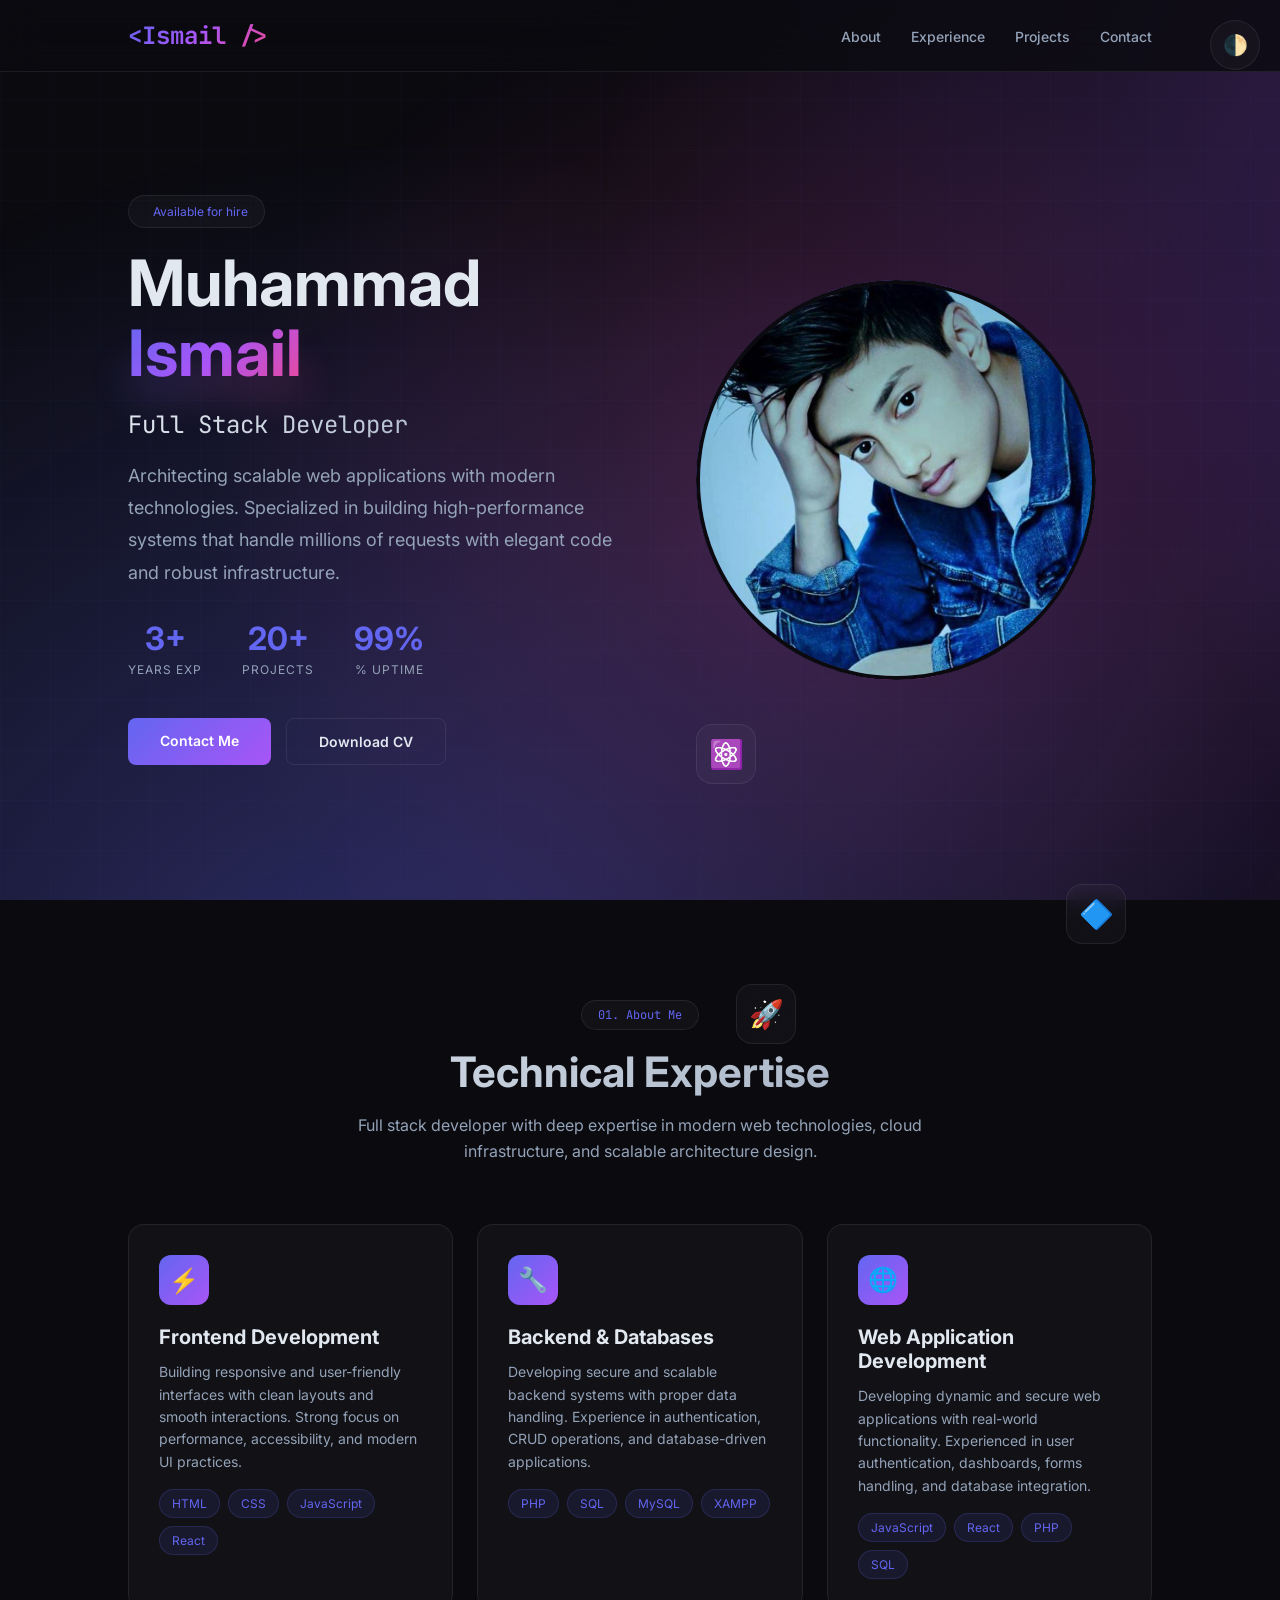
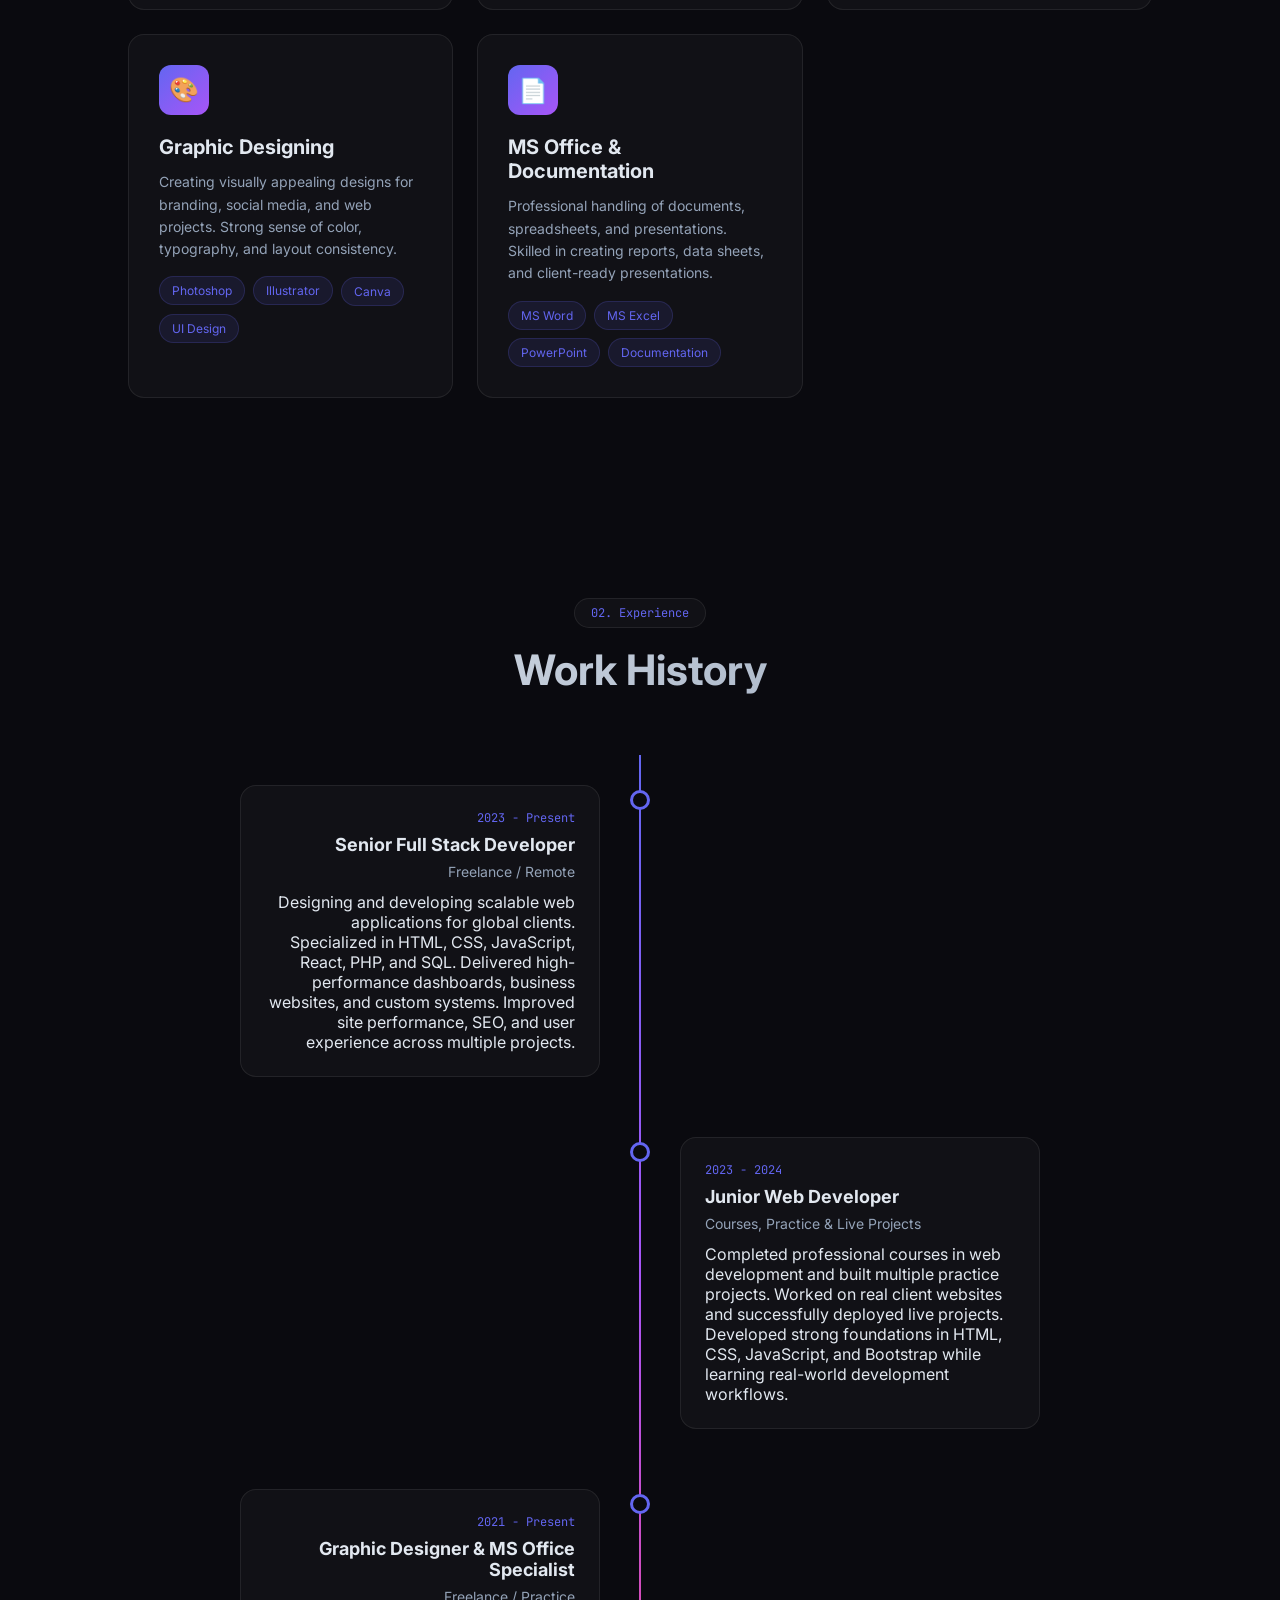
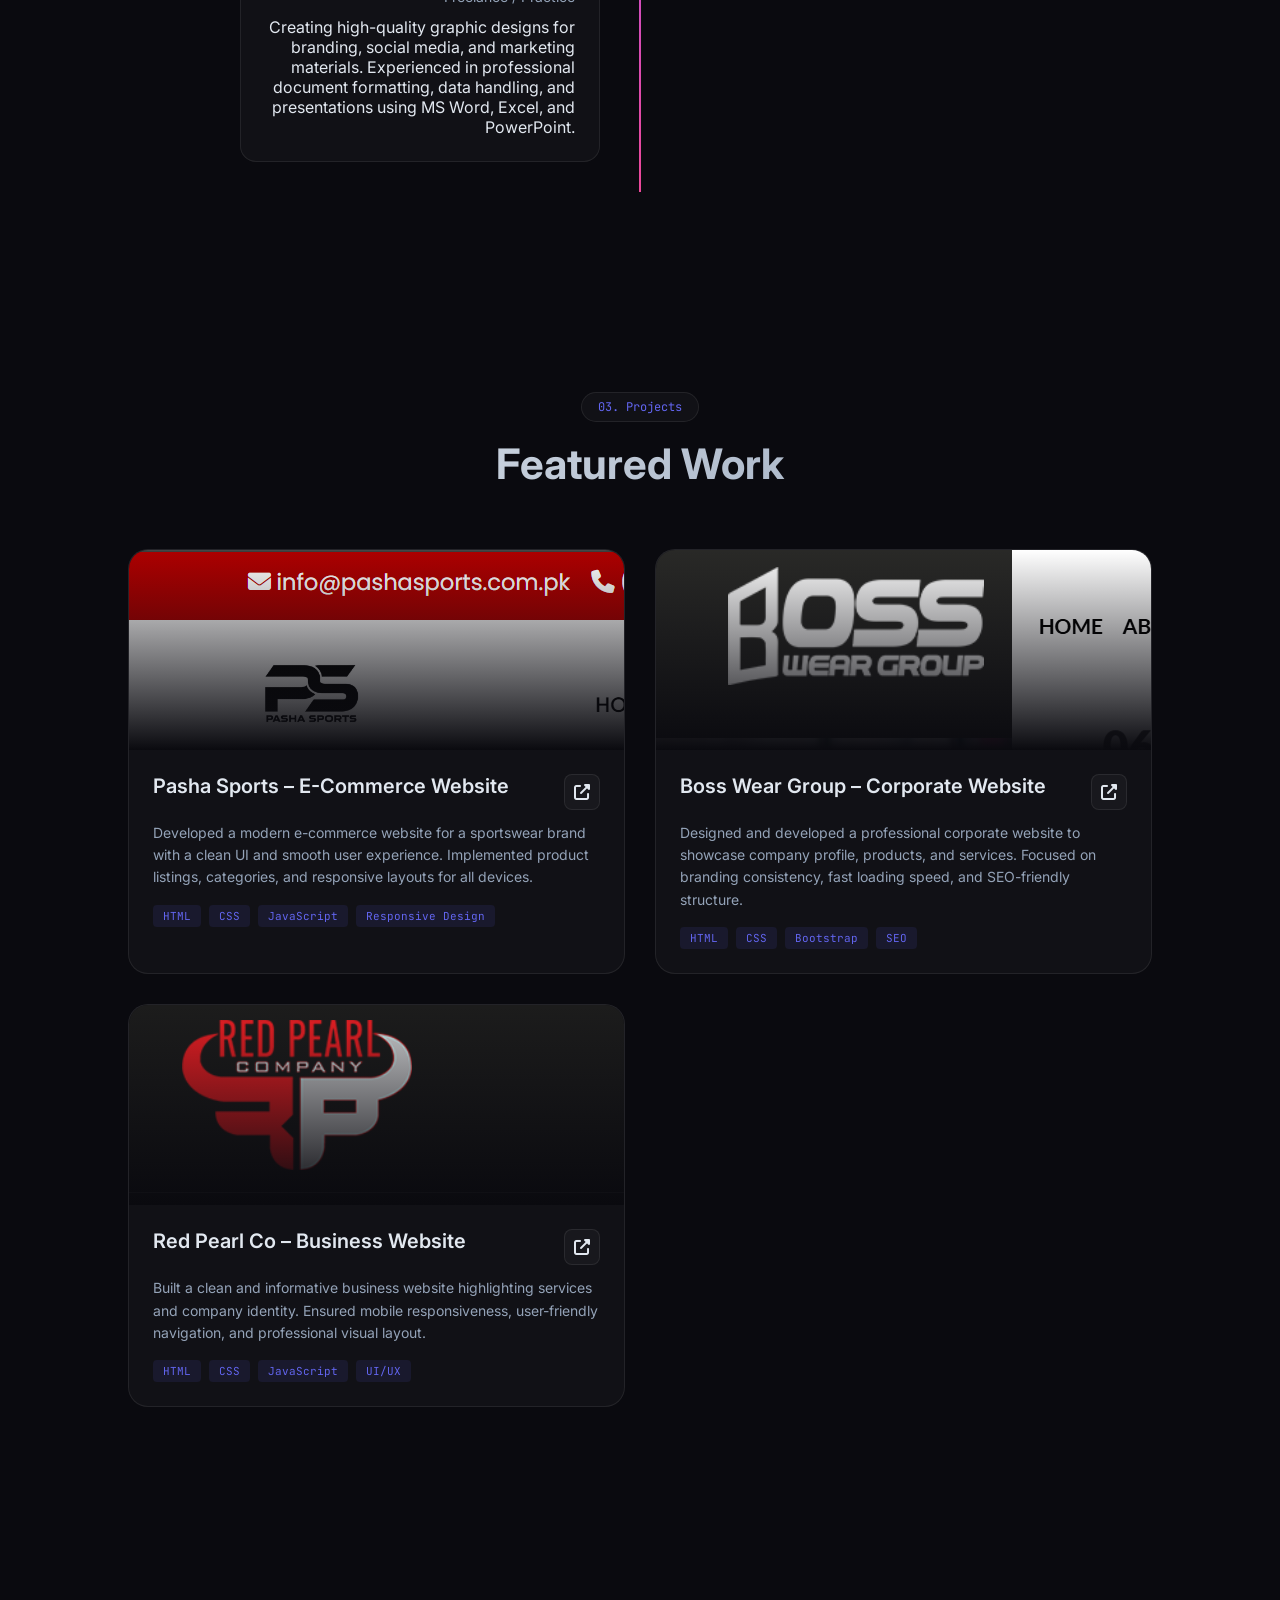
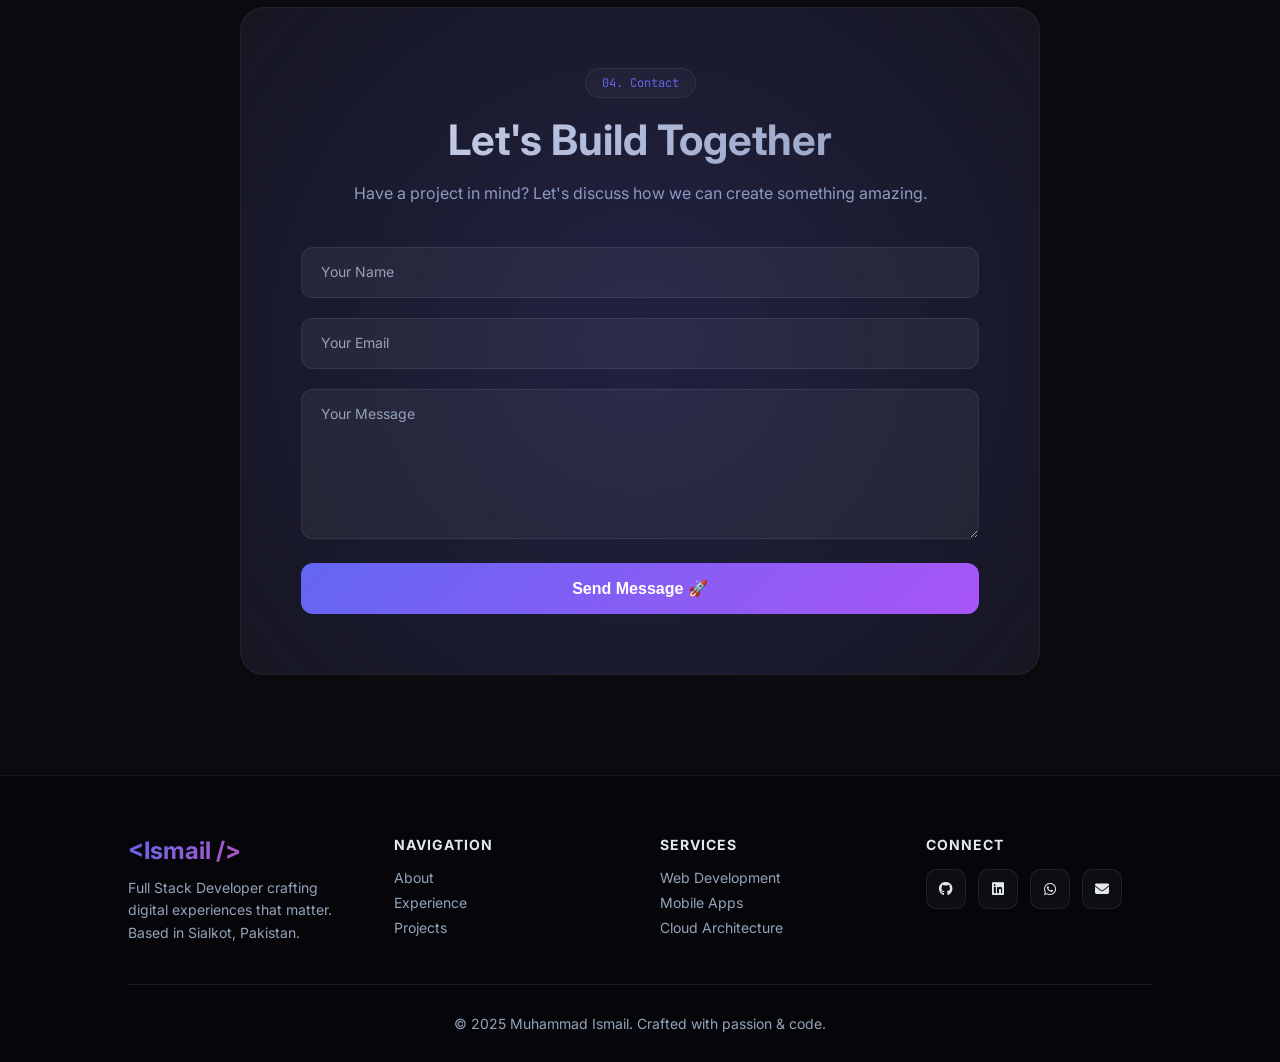
==== index.html @ 488ff0d5 "Add files via upload" ====
<!DOCTYPE html>
<html lang="en">
<head>
  <meta charset="UTF-8">
  <meta name="viewport" content="width=device-width, initial-scale=1.0">
  <title>Muhammad Ismail | Full Stack Developer</title>

  <!-- Fonts & Icons -->
  <link href="https://fonts.googleapis.com/css2?family=Inter:wght@300;400;600;700&family=JetBrains+Mono:wght@400;700&display=swap" rel="stylesheet">
  <link rel="stylesheet" href="https://cdnjs.cloudflare.com/ajax/libs/font-awesome/6.5.0/css/all.min.css">

  <!-- AOS -->
  <link href="https://unpkg.com/aos@2.3.1/dist/aos.css" rel="stylesheet">

  <link href="assets/css/style.css" rel="stylesheet">

</head>
<body>

  <div class="bg-animation"></div>
  <div class="grid-overlay"></div>

  <button class="theme-toggle" onclick="toggleTheme()">🌓</button>

  <nav>
    <div class="logo">&lt;Ismail /&gt;</div>
    <ul class="nav-links">
      <li><a href="#about">About</a></li>
      <li><a href="#experience">Experience</a></li>
      <li><a href="#projects">Projects</a></li>
      <li><a href="#contact">Contact</a></li>
    </ul>
  </nav>

  <header class="hero">
    <div class="hero-content" data-aos="fade-right">
      <div class="hero-badge">
        <span class="pulse"></span>
        Available for hire
      </div>
      <h1>Muhammad <span>Ismail</span></h1>
      <h2>Full Stack Developer</h2>
      <p class="hero-desc">
        Architecting scalable web applications with modern technologies. 
        Specialized in building high-performance systems that handle millions of requests 
        with elegant code and robust infrastructure.
      </p>
      
      <div class="hero-stats">
        <div class="stat">
          <span class="stat-number" data-target="3">0</span>
          <span class="stat-label">Years Exp</span>
        </div>
        <div class="stat">
          <span class="stat-number" data-target="20">0</span>
          <span class="stat-label">Projects</span>
        </div>
        <div class="stat">
          <span class="stat-number" data-target="99">0</span>
          <span class="stat-label">% Uptime</span>
        </div>
      </div>

      <div class="hero-btns">
        <a href="#contact" class="btn btn-primary">Contact Me</a>
        <a href="assets\pdf\Ismail-CV.pdf" class="btn btn-outline" download>Download CV</a>
      </div>
    </div>

    <div class="hero-visual" data-aos="fade-left">
      <div class="hero-image-container">
        <div class="hero-image-ring"></div>
        <img src="assets\img\me.jpg" alt="Muhammad Ismail" class="hero-img">
        <div class="floating-icons">
          <div class="float-icon">⚛️</div>
          <div class="float-icon">🔷</div>
          <div class="float-icon">🚀</div>
        </div>
      </div>
    </div>
  </header>

  <section id="about">
    <div class="section-header" data-aos="fade-up">
      <span class="section-tag">01. About Me</span>
      <h2>Technical Expertise</h2>
      <p class="section-desc">
        Full stack developer with deep expertise in modern web technologies, 
        cloud infrastructure, and scalable architecture design.
      </p>
    </div>

    <div class="tech-grid">
  <div class="tech-card" data-aos="fade-up" data-aos-delay="0">
    <div class="tech-icon">⚡</div>
    <h3>Frontend Development</h3>
    <p>
      Building responsive and user-friendly interfaces with clean layouts and smooth interactions.
      Strong focus on performance, accessibility, and modern UI practices.
    </p>
    <div class="skill-tags">
      <span class="skill-tag">HTML</span>
      <span class="skill-tag">CSS</span>
      <span class="skill-tag">JavaScript</span>
      <span class="skill-tag">React</span>
    </div>
  </div>

  <div class="tech-card" data-aos="fade-up" data-aos-delay="100">
    <div class="tech-icon">🔧</div>
    <h3>Backend & Databases</h3>
    <p>
      Developing secure and scalable backend systems with proper data handling.
      Experience in authentication, CRUD operations, and database-driven applications.
    </p>
    <div class="skill-tags">
      <span class="skill-tag">PHP</span>
      <span class="skill-tag">SQL</span>
      <span class="skill-tag">MySQL</span>
      <span class="skill-tag">XAMPP</span>
    </div>
  </div>

  <div class="tech-card" data-aos="fade-up" data-aos-delay="400">
  <div class="tech-icon">🌐</div>
  <h3>Web Application Development</h3>
  <p>
    Developing dynamic and secure web applications with real-world functionality.
    Experienced in user authentication, dashboards, forms handling, and database integration.
  </p>
  <div class="skill-tags">
    <span class="skill-tag">JavaScript</span>
    <span class="skill-tag">React</span>
    <span class="skill-tag">PHP</span>
    <span class="skill-tag">SQL</span>
  </div>
</div>

  <div class="tech-card" data-aos="fade-up" data-aos-delay="200">
    <div class="tech-icon">🎨</div>
    <h3>Graphic Designing</h3>
    <p>
      Creating visually appealing designs for branding, social media, and web projects.
      Strong sense of color, typography, and layout consistency.
    </p>
    <div class="skill-tags">
      <span class="skill-tag">Photoshop</span>
      <span class="skill-tag">Illustrator</span>
      <span class="skill-tag">Canva</span>
      <span class="skill-tag">UI Design</span>
    </div>
  </div>

  <div class="tech-card" data-aos="fade-up" data-aos-delay="300">
    <div class="tech-icon">📄</div>
    <h3>MS Office & Documentation</h3>
    <p>
      Professional handling of documents, spreadsheets, and presentations.
      Skilled in creating reports, data sheets, and client-ready presentations.
    </p>
    <div class="skill-tags">
      <span class="skill-tag">MS Word</span>
      <span class="skill-tag">MS Excel</span>
      <span class="skill-tag">PowerPoint</span>
      <span class="skill-tag">Documentation</span>
    </div>
  </div>
</div>
</section>


  <section id="experience">
  <div class="section-header" data-aos="fade-up">
    <span class="section-tag">02. Experience</span>
    <h2>Work History</h2>
  </div>

  <div class="timeline">
    <div class="timeline-item" data-aos="fade-right">
      <div class="timeline-dot"></div>
      <div class="timeline-content">
        <div class="timeline-date">2023 - Present</div>
        <h3>Senior Full Stack Developer</h3>
        <h4>Freelance / Remote</h4>
        <p>
          Designing and developing scalable web applications for global clients.
          Specialized in HTML, CSS, JavaScript, React, PHP, and SQL.
          Delivered high-performance dashboards, business websites, and custom systems.
          Improved site performance, SEO, and user experience across multiple projects.
        </p>
      </div>
    </div>

    <div class="timeline-item" data-aos="fade-left">
  <div class="timeline-dot"></div>
  <div class="timeline-content">
    <div class="timeline-date">2023 - 2024</div>
    <h3>Junior Web Developer</h3>
    <h4>Courses, Practice & Live Projects</h4>
    <p>
      Completed professional courses in web development and built multiple practice projects.
      Worked on real client websites and successfully deployed live projects.
      Developed strong foundations in HTML, CSS, JavaScript, and Bootstrap while learning real-world development workflows.
    </p>
  </div>
</div>


<div class="timeline-item" data-aos="fade-left">
    <div class="timeline-dot"></div>
    <div class="timeline-content">
      <div class="timeline-date">2021 - Present</div>
      <h3>Graphic Designer & MS Office Specialist</h3>
      <h4>Freelance / Practice</h4>
      <p>
        Creating high-quality graphic designs for branding, social media, and marketing materials.
        Experienced in professional document formatting, data handling, and presentations using MS Word, Excel, and PowerPoint.
      </p>
    </div>
  </div>
</div>
</section>

  <section id="projects">
    <div class="section-header" data-aos="fade-up">
      <span class="section-tag">03. Projects</span>
      <h2>Featured Work</h2>
    </div>

    <div class="projects-grid">
  <!-- Project 1 -->
  <div class="project-card" data-aos="fade-up" data-aos-delay="0">
    <div class="project-image"><img src="assets\img\pashasports.png"></div>
    <div class="project-content">
      <div class="project-header">
        <h3 class="project-title">Pasha Sports – E-Commerce Website</h3>
        <div class="project-links">
          <a href="https://www.pashasports.com.pk/" target="_blank" class="project-link">
            <i class="fas fa-external-link-alt"></i>
          </a>
        </div>
      </div>
      <p class="project-desc">
        Developed a modern e-commerce website for a sportswear brand with a clean UI and smooth user experience.
        Implemented product listings, categories, and responsive layouts for all devices.
      </p>
      <div class="project-tech">
        <span>HTML</span>
        <span>CSS</span>
        <span>JavaScript</span>
        <span>Responsive Design</span>
      </div>
    </div>
  </div>

  <!-- Project 2 -->
  <div class="project-card" data-aos="fade-up" data-aos-delay="100">
    <div class="project-image"><img src="assets\img\bosswear.png"></div>
    <div class="project-content">
      <div class="project-header">
        <h3 class="project-title">Boss Wear Group – Corporate Website</h3>
        <div class="project-links">
          <a href="https://www.bossweargroup.com/" target="_blank" class="project-link">
            <i class="fas fa-external-link-alt"></i>
          </a>
        </div>
      </div>
      <p class="project-desc">
        Designed and developed a professional corporate website to showcase company profile, products, and services.
        Focused on branding consistency, fast loading speed, and SEO-friendly structure.
      </p>
      <div class="project-tech">
        <span>HTML</span>
        <span>CSS</span>
        <span>Bootstrap</span>
        <span>SEO</span>
      </div>
    </div>
  </div>

  <!-- Project 3 -->
  <div class="project-card" data-aos="fade-up" data-aos-delay="200">
    <div class="project-image"><img src="assets\img\redpearl.png"></div>
    <div class="project-content">
      <div class="project-header">
        <h3 class="project-title">Red Pearl Co – Business Website</h3>
        <div class="project-links">
          <a href="https://www.redpearlco.com/" target="_blank" class="project-link">
            <i class="fas fa-external-link-alt"></i>
          </a>
        </div>
      </div>
      <p class="project-desc">
        Built a clean and informative business website highlighting services and company identity.
        Ensured mobile responsiveness, user-friendly navigation, and professional visual layout.
      </p>
      <div class="project-tech">
        <span>HTML</span>
        <span>CSS</span>
        <span>JavaScript</span>
        <span>UI/UX</span>
      </div>
    </div>
  </div>
</div>
    </div>
  </section>

  <section id="contact" class="contact">
    <div class="contact-container" data-aos="zoom-in">
      <div class="section-header" style="margin-bottom: 40px;">
        <span class="section-tag">04. Contact</span>
        <h2>Let's Build Together</h2>
        <p class="section-desc">Have a project in mind? Let's discuss how we can create something amazing.</p>
      </div>

      <form class="contact-form" onsubmit="event.preventDefault(); alert('Message sent!');">
        <div class="form-group">
          <input type="text" id="name" placeholder=" " required>
          <label for="name">Your Name</label>
        </div>
        <div class="form-group">
          <input type="email" id="email" placeholder=" " required>
          <label for="email">Your Email</label>
        </div>
        <div class="form-group">
          <textarea id="message" placeholder=" " required></textarea>
          <label for="message">Your Message</label>
        </div>
        <button type="submit" class="submit-btn">Send Message 🚀</button>
      </form>
    </div>
  </section>

  <footer>
    <div class="footer-grid">
      <div class="footer-brand">
        <h3>&lt;Ismail /&gt;</h3>
        <p>Full Stack Developer crafting digital experiences that matter. Based in Sialkot, Pakistan.</p>
      </div>
      <div class="footer-links">
        <h4>Navigation</h4>
        <a href="#about">About</a>
        <a href="#experience">Experience</a>
        <a href="#projects">Projects</a>
      </div>
      <div class="footer-links">
        <h4>Services</h4>
        <a href="#">Web Development</a>
        <a href="#">Mobile Apps</a>
        <a href="#">Cloud Architecture</a>
      </div>
      <div class="footer-links">
        <h4>Connect</h4>
        <div class="social-links">
          <a href="https://github.com/IsmailJutt-25"><i class="fab fa-github"></i></a>
          <a href="https://www.linkedin.com/in/ismail-jutt-b069403aa/"><i class="fab fa-linkedin"></i></a>
          <a href="https://wa.me/923299669948"><i class="fab fa-whatsapp"></i></a>
          <a href="mailto:ismail30apr@"><i class="fas fa-envelope"></i></a>
        </div>
      </div>
    </div>
    <div class="footer-bottom">
      <p>© 2025 Muhammad Ismail. Crafted with passion & code.</p>
    </div>
  </footer>

  <script src="https://unpkg.com/aos@2.3.1/dist/aos.js"></script>
<script src="https://unpkg.com/aos@2.3.1/dist/aos.js"></script>
<script src="assets/js/main.js"></script>
</body>
</html>
---- assets/css/style.css ----
:root {
      --main: #6366f1;
      --main-glow: rgba(99, 102, 241, 0.4);
      --bg: #0a0a0f;
      --card: rgba(255, 255, 255, 0.03);
      --card-border: rgba(255, 255, 255, 0.08);
      --text: #e2e8f0;
      --text-muted: #94a3b8;
      --gradient-1: #6366f1;
      --gradient-2: #a855f7;
      --gradient-3: #ec4899;
    }

    body.light {
      --bg: #f8fafc;
      --card: rgba(255, 255, 255, 0.8);
      --card-border: rgba(0, 0, 0, 0.08);
      --text: #0f172a;
      --text-muted: #64748b;
    }

    * {
      margin: 0;
      padding: 0;
      box-sizing: border-box;
    }

    body {
      font-family: 'Inter', sans-serif;
      background: var(--bg);
      color: var(--text);
      overflow-x: hidden;
      transition: all 0.5s ease;
    }

    /* Animated Background */
    .bg-animation {
      position: fixed;
      top: 0;
      left: 0;
      width: 100%;
      height: 100%;
      z-index: -1;
      overflow: hidden;
    }

    .bg-animation::before {
      content: '';
      position: absolute;
      width: 150%;
      height: 150%;
      background: radial-gradient(circle at 20% 80%, var(--main-glow) 0%, transparent 50%),
                  radial-gradient(circle at 80% 20%, rgba(168, 85, 247, 0.3) 0%, transparent 50%),
                  radial-gradient(circle at 40% 40%, rgba(236, 72, 153, 0.2) 0%, transparent 40%);
      animation: bgFloat 20s ease-in-out infinite;
    }

    @keyframes bgFloat {
      0%, 100% { transform: translate(-10%, -10%) rotate(0deg); }
      50% { transform: translate(10%, 10%) rotate(180deg); }
    }

    /* Grid Pattern Overlay */
    .grid-overlay {
      position: fixed;
      top: 0;
      left: 0;
      width: 100%;
      height: 100%;
      background-image: 
        linear-gradient(rgba(99, 102, 241, 0.03) 1px, transparent 1px),
        linear-gradient(90deg, rgba(99, 102, 241, 0.03) 1px, transparent 1px);
      background-size: 50px 50px;
      z-index: -1;
      pointer-events: none;
    }

    /* Theme Toggle */
    .theme-toggle {
      position: fixed;
      top: 20px;
      right: 20px;
      width: 50px;
      height: 50px;
      border-radius: 50%;
      background: var(--card);
      border: 1px solid var(--card-border);
      cursor: pointer;
      display: flex;
      align-items: center;
      justify-content: center;
      font-size: 20px;
      transition: all 0.3s cubic-bezier(0.4, 0, 0.2, 1);
      z-index: 1000;
      backdrop-filter: blur(10px);
    }

    .theme-toggle:hover {
      transform: scale(1.1) rotate(180deg);
      box-shadow: 0 0 30px var(--main-glow);
    }

    /* Navigation */
    nav {
      position: fixed;
      top: 0;
      left: 0;
      right: 0;
      padding: 20px 10%;
      display: flex;
      justify-content: space-between;
      align-items: center;
      z-index: 999;
      background: rgba(10, 10, 15, 0.8);
      backdrop-filter: blur(20px);
      border-bottom: 1px solid var(--card-border);
      transform: translateY(-100%);
      animation: slideDown 0.8s ease forwards;
    }

    @keyframes slideDown {
      to { transform: translateY(0); }
    }

    .logo {
      font-family: 'JetBrains Mono', monospace;
      font-size: 24px;
      font-weight: 700;
      background: linear-gradient(135deg, var(--gradient-1), var(--gradient-2), var(--gradient-3));
      -webkit-background-clip: text;
      -webkit-text-fill-color: transparent;
      background-clip: text;
    }

    .nav-links {
      display: flex;
      gap: 30px;
      list-style: none;
    }

    .nav-links a {
      color: var(--text-muted);
      text-decoration: none;
      font-size: 14px;
      font-weight: 500;
      position: relative;
      transition: color 0.3s;
    }

    .nav-links a::after {
      content: '';
      position: absolute;
      bottom: -5px;
      left: 0;
      width: 0;
      height: 2px;
      background: linear-gradient(90deg, var(--gradient-1), var(--gradient-2));
      transition: width 0.3s;
    }

    .nav-links a:hover {
      color: var(--text);
    }

    .nav-links a:hover::after {
      width: 100%;
    }

    /* Hero Section */
    .hero {
      min-height: 100vh;
      padding: 120px 10% 60px;
      display: flex;
      justify-content: space-between;
      align-items: center;
      position: relative;
    }

    .hero-content {
      flex: 1;
      max-width: 600px;
    }

    .hero-badge {
      display: inline-flex;
      align-items: center;
      gap: 8px;
      padding: 8px 16px;
      background: var(--card);
      border: 1px solid var(--card-border);
      border-radius: 50px;
      font-size: 12px;
      color: var(--main);
      margin-bottom: 20px;
      animation: pulse 2s infinite;
    }

    @keyframes pulse {
      0%, 100% { box-shadow: 0 0 0 0 var(--main-glow); }
      50% { box-shadow: 0 0 20px 5px var(--main-glow); }
    }

    .hero h1 {
      font-size: 64px;
      font-weight: 700;
      line-height: 1.1;
      margin-bottom: 20px;
    }

    .hero h1 span {
      background: linear-gradient(135deg, var(--gradient-1), var(--gradient-2), var(--gradient-3));
      -webkit-background-clip: text;
      -webkit-text-fill-color: transparent;
      background-clip: text;
      position: relative;
    }

    .hero h1 span::after {
      content: '';
      position: absolute;
      bottom: 0;
      left: 0;
      width: 100%;
      height: 30%;
      background: linear-gradient(135deg, var(--gradient-1), var(--gradient-3));
      opacity: 0.3;
      filter: blur(20px);
      z-index: -1;
    }

    .hero h2 {
      font-size: 24px;
      color: var(--text-muted);
      font-weight: 400;
      margin-bottom: 20px;
      font-family: 'JetBrains Mono', monospace;
    }

    .hero-desc {
      font-size: 18px;
      line-height: 1.8;
      color: var(--text-muted);
      margin-bottom: 30px;
      max-width: 500px;
    }

    .hero-stats {
      display: flex;
      gap: 40px;
      margin-bottom: 40px;
    }

    .stat {
      text-align: center;
    }

    .stat-number {
      font-size: 32px;
      font-weight: 700;
      color: var(--main);
      display: block;
    }

    .stat-label {
      font-size: 12px;
      color: var(--text-muted);
      text-transform: uppercase;
      letter-spacing: 1px;
    }

    .hero-btns {
      display: flex;
      gap: 15px;
    }

    .btn {
      padding: 14px 32px;
      border-radius: 8px;
      text-decoration: none;
      font-weight: 600;
      font-size: 14px;
      transition: all 0.3s cubic-bezier(0.4, 0, 0.2, 1);
      position: relative;
      overflow: hidden;
    }

    .btn-primary {
      background: linear-gradient(135deg, var(--gradient-1), var(--gradient-2));
      color: white;
      border: none;
    }

    .btn-primary::before {
      content: '';
      position: absolute;
      top: 0;
      left: -100%;
      width: 100%;
      height: 100%;
      background: linear-gradient(90deg, transparent, rgba(255,255,255,0.3), transparent);
      transition: left 0.5s;
    }

    .btn-primary:hover::before {
      left: 100%;
    }

    .btn-primary:hover {
      transform: translateY(-2px);
      box-shadow: 0 10px 40px var(--main-glow);
    }

    .btn-outline {
      background: transparent;
      color: var(--text);
      border: 1px solid var(--card-border);
      position: relative;
    }

    .btn-outline::before {
      content: '';
      position: absolute;
      inset: 0;
      background: linear-gradient(135deg, var(--gradient-1), var(--gradient-3));
      opacity: 0;
      transition: opacity 0.3s;
      z-index: -1;
    }

    .btn-outline:hover::before {
      opacity: 1;
    }

    .btn-outline:hover {
      border-color: transparent;
      color: white;
      transform: translateY(-2px);
    }

    .hero-visual {
      flex: 1;
      display: flex;
      justify-content: center;
      align-items: center;
      position: relative;
    }

    .hero-image-container {
      position: relative;
      width: 400px;
      height: 400px;
    }

    .hero-image-ring {
      position: absolute;
      inset: 0;
      border-radius: 50%;
      border: 2px solid transparent;
      background: linear-gradient(135deg, var(--gradient-1), var(--gradient-2), var(--gradient-3)) border-box;
      -webkit-mask: linear-gradient(#fff 0 0) padding-box, linear-gradient(#fff 0 0);
      mask: linear-gradient(#fff 0 0) padding-box, linear-gradient(#fff 0 0);
      -webkit-mask-composite: xor;
      mask-composite: exclude;
      animation: rotate 20s linear infinite;
    }

    @keyframes rotate {
      to { transform: rotate(360deg); }
    }

    .hero-img {
      width: 100%;
      height: 100%;
      border-radius: 50%;
      object-fit: cover;
      border: 4px solid var(--bg);
      position: relative;
      z-index: 1;
    }

    .floating-icons {
      position: absolute;
      width: 100%;
      height: 100%;
    }

    .float-icon {
      position: absolute;
      width: 60px;
      height: 60px;
      background: var(--card);
      border: 1px solid var(--card-border);
      border-radius: 16px;
      display: flex;
      align-items: center;
      justify-content: center;
      font-size: 28px;
      animation: float 6s ease-in-out infinite;
      backdrop-filter: blur(10px);
    }

    .float-icon:nth-child(1) { top: 10%; left: 0; animation-delay: 0s; }
    .float-icon:nth-child(2) { top: 50%; right: -30px; animation-delay: 1s; }
    .float-icon:nth-child(3) { bottom: 10%; left: 10%; animation-delay: 2s; }

    @keyframes float {
      0%, 100% { transform: translateY(0) rotate(0deg); }
      50% { transform: translateY(-20px) rotate(5deg); }
    }

    /* Section Styles */
    section {
      padding: 100px 10%;
      position: relative;
    }

    .section-header {
      text-align: center;
      margin-bottom: 60px;
    }

    .section-tag {
      display: inline-block;
      padding: 6px 16px;
      background: var(--card);
      border: 1px solid var(--card-border);
      border-radius: 50px;
      font-size: 12px;
      color: var(--main);
      margin-bottom: 16px;
      font-family: 'JetBrains Mono', monospace;
    }

    h2 {
      font-size: 42px;
      font-weight: 700;
      margin-bottom: 16px;
      background: linear-gradient(135deg, var(--text) 0%, var(--text-muted) 100%);
      -webkit-background-clip: text;
      -webkit-text-fill-color: transparent;
      background-clip: text;
    }

    .section-desc {
      color: var(--text-muted);
      max-width: 600px;
      margin: 0 auto;
      font-size: 16px;
      line-height: 1.6;
    }

    /* Tech Stack */
    .tech-grid {
      display: grid;
      grid-template-columns: repeat(auto-fit, minmax(300px, 1fr));
      gap: 24px;
    }

    .tech-card {
      background: var(--card);
      border: 1px solid var(--card-border);
      border-radius: 16px;
      padding: 30px;
      transition: all 0.4s cubic-bezier(0.4, 0, 0.2, 1);
      position: relative;
      overflow: hidden;
    }

    .tech-card::before {
      content: '';
      position: absolute;
      top: 0;
      left: 0;
      width: 100%;
      height: 2px;
      background: linear-gradient(90deg, var(--gradient-1), var(--gradient-2), var(--gradient-3));
      transform: scaleX(0);
      transition: transform 0.4s;
    }

    .tech-card:hover::before {
      transform: scaleX(1);
    }

    .tech-card:hover {
      transform: translateY(-5px);
      border-color: var(--main);
      box-shadow: 0 20px 40px rgba(99, 102, 241, 0.1);
    }

    .tech-icon {
      width: 50px;
      height: 50px;
      background: linear-gradient(135deg, var(--gradient-1), var(--gradient-2));
      border-radius: 12px;
      display: flex;
      align-items: center;
      justify-content: center;
      font-size: 24px;
      color: white;
      margin-bottom: 20px;
      transition: transform 0.3s;
    }

    .tech-card:hover .tech-icon {
      transform: scale(1.1) rotate(5deg);
    }

    .tech-card h3 {
      font-size: 20px;
      margin-bottom: 12px;
      color: var(--text);
    }

    .tech-card p {
      color: var(--text-muted);
      font-size: 14px;
      line-height: 1.6;
    }

    .skill-tags {
      display: flex;
      flex-wrap: wrap;
      gap: 8px;
      margin-top: 16px;
    }

    .skill-tag {
      padding: 6px 12px;
      background: rgba(99, 102, 241, 0.1);
      border: 1px solid rgba(99, 102, 241, 0.2);
      border-radius: 20px;
      font-size: 12px;
      color: var(--main);
      transition: all 0.3s;
      cursor: default;
    }

    .skill-tag:hover {
      background: var(--main);
      color: white;
      transform: translateY(-2px);
    }

    /* Experience Timeline */
    .timeline {
      position: relative;
      max-width: 800px;
      margin: 0 auto;
    }

    .timeline::before {
      content: '';
      position: absolute;
      left: 50%;
      transform: translateX(-50%);
      width: 2px;
      height: 100%;
      background: linear-gradient(180deg, var(--gradient-1), var(--gradient-2), var(--gradient-3));
    }

    .timeline-item {
      position: relative;
      padding: 30px 0;
      width: 50%;
    }

    .timeline-item:nth-child(odd) {
      left: 0;
      padding-right: 40px;
      text-align: right;
    }

    .timeline-item:nth-child(even) {
      left: 50%;
      padding-left: 40px;
    }

    .timeline-dot {
      position: absolute;
      width: 20px;
      height: 20px;
      background: var(--bg);
      border: 3px solid var(--main);
      border-radius: 50%;
      top: 35px;
    }

    .timeline-item:nth-child(odd) .timeline-dot {
      right: -10px;
    }

    .timeline-item:nth-child(even) .timeline-dot {
      left: -10px;
    }

    .timeline-content {
      background: var(--card);
      border: 1px solid var(--card-border);
      border-radius: 16px;
      padding: 24px;
      transition: all 0.3s;
    }

    .timeline-content:hover {
      transform: scale(1.02);
      border-color: var(--main);
    }

    .timeline-date {
      font-family: 'JetBrains Mono', monospace;
      font-size: 12px;
      color: var(--main);
      margin-bottom: 8px;
    }

    .timeline-content h3 {
      font-size: 18px;
      margin-bottom: 8px;
    }

    .timeline-content h4 {
      font-size: 14px;
      color: var(--text-muted);
      font-weight: 400;
      margin-bottom: 12px;
    }

    /* Projects */
    .projects-grid {
      display: grid;
      grid-template-columns: repeat(auto-fit, minmax(350px, 1fr));
      gap: 30px;
    }

    .project-card {
      background: var(--card);
      border: 1px solid var(--card-border);
      border-radius: 20px;
      overflow: hidden;
      transition: all 0.4s cubic-bezier(0.4, 0, 0.2, 1);
      position: relative;
    }

    .project-card:hover {
      transform: translateY(-10px);
      box-shadow: 0 30px 60px rgba(99, 102, 241, 0.15);
    }

    .project-image {
      height: 200px;
      background: linear-gradient(135deg, var(--gradient-1), var(--gradient-2));
      position: relative;
      overflow: hidden;
    }

    .project-image::after {
      content: '';
      position: absolute;
      inset: 0;
      background: linear-gradient(180deg, transparent 0%, var(--bg) 100%);
    }

    .project-content {
      padding: 24px;
    }

    .project-header {
      display: flex;
      justify-content: space-between;
      align-items: start;
      margin-bottom: 12px;
    }

    .project-title {
      font-size: 20px;
      font-weight: 600;
    }

    .project-links {
      display: flex;
      gap: 10px;
    }

    .project-link {
      width: 36px;
      height: 36px;
      border-radius: 8px;
      background: var(--card);
      border: 1px solid var(--card-border);
      display: flex;
      align-items: center;
      justify-content: center;
      color: var(--text);
      text-decoration: none;
      transition: all 0.3s;
    }

    .project-link:hover {
      background: var(--main);
      color: white;
      transform: translateY(-2px);
    }

    .project-desc {
      color: var(--text-muted);
      font-size: 14px;
      line-height: 1.6;
      margin-bottom: 16px;
    }

    .project-tech {
      display: flex;
      flex-wrap: wrap;
      gap: 8px;
    }

    .project-tech span {
      padding: 4px 10px;
      background: rgba(99, 102, 241, 0.1);
      border-radius: 4px;
      font-size: 11px;
      color: var(--main);
      font-family: 'JetBrains Mono', monospace;
    }

    /* Contact Section */
    .contact {
      padding: 100px 10%;
    }

    .contact-container {
      max-width: 800px;
      margin: 0 auto;
      background: var(--card);
      border: 1px solid var(--card-border);
      border-radius: 24px;
      padding: 60px;
      position: relative;
      overflow: hidden;
    }

    .contact-container::before {
      content: '';
      position: absolute;
      top: -50%;
      left: -50%;
      width: 200%;
      height: 200%;
      background: radial-gradient(circle, var(--main-glow) 0%, transparent 70%);
      opacity: 0.5;
      pointer-events: none;
    }

    .contact-form {
      display: grid;
      gap: 20px;
      position: relative;
      z-index: 1;
    }

    .form-group {
      position: relative;
    }

    .form-group input,
    .form-group textarea {
      width: 100%;
      padding: 16px 20px;
      background: rgba(255, 255, 255, 0.05);
      border: 1px solid var(--card-border);
      border-radius: 12px;
      color: var(--text);
      font-size: 14px;
      transition: all 0.3s;
      font-family: inherit;
    }

    .form-group textarea {
      min-height: 150px;
      resize: vertical;
    }

    .form-group input:focus,
    .form-group textarea:focus {
      outline: none;
      border-color: var(--main);
      box-shadow: 0 0 0 3px var(--main-glow);
    }

    .form-group label {
      position: absolute;
      left: 20px;
      top: 16px;
      color: var(--text-muted);
      font-size: 14px;
      transition: all 0.3s;
      pointer-events: none;
    }

    .form-group input:focus + label,
    .form-group input:not(:placeholder-shown) + label,
    .form-group textarea:focus + label,
    .form-group textarea:not(:placeholder-shown) + label {
      top: -10px;
      left: 12px;
      font-size: 12px;
      color: var(--main);
      background: var(--card);
      padding: 0 8px;
    }

    .submit-btn {
      padding: 16px 32px;
      background: linear-gradient(135deg, var(--gradient-1), var(--gradient-2));
      border: none;
      border-radius: 12px;
      color: white;
      font-size: 16px;
      font-weight: 600;
      cursor: pointer;
      transition: all 0.3s;
      position: relative;
      overflow: hidden;
    }

    .submit-btn:hover {
      transform: translateY(-2px);
      box-shadow: 0 10px 30px var(--main-glow);
    }

    /* Footer */
    footer {
      background: rgba(0, 0, 0, 0.3);
      border-top: 1px solid var(--card-border);
      padding: 60px 10% 30px;
    }

    .footer-grid {
      display: grid;
      grid-template-columns: repeat(auto-fit, minmax(200px, 1fr));
      gap: 40px;
      margin-bottom: 40px;
    }

    .footer-brand h3 {
      font-size: 24px;
      margin-bottom: 12px;
      background: linear-gradient(135deg, var(--gradient-1), var(--gradient-3));
      -webkit-background-clip: text;
      -webkit-text-fill-color: transparent;
    }

    .footer-brand p {
      color: var(--text-muted);
      font-size: 14px;
      line-height: 1.6;
    }

    .footer-links h4 {
      font-size: 14px;
      margin-bottom: 16px;
      color: var(--text);
      text-transform: uppercase;
      letter-spacing: 1px;
    }

    .footer-links a {
      display: block;
      color: var(--text-muted);
      text-decoration: none;
      margin-bottom: 8px;
      font-size: 14px;
      transition: all 0.3s;
    }

    .footer-links a:hover {
      color: var(--main);
      transform: translateX(5px);
    }

    .social-links {
      display: flex;
      gap: 12px;
    }

    .social-links a {
      width: 40px;
      height: 40px;
      border-radius: 10px;
      background: var(--card);
      border: 1px solid var(--card-border);
      display: flex;
      align-items: center;
      justify-content: center;
      color: var(--text);
      text-decoration: none;
      transition: all 0.3s;
    }

    .social-links a:hover {
      background: var(--main);
      color: white;
      transform: translateY(-3px);
      box-shadow: 0 10px 20px var(--main-glow);
    }

    .footer-bottom {
      text-align: center;
      padding-top: 30px;
      border-top: 1px solid var(--card-border);
      color: var(--text-muted);
      font-size: 14px;
    }

    /* Scroll animations */
    .reveal {
      opacity: 0;
      transform: translateY(30px);
      transition: all 0.8s ease;
    }

    .reveal.active {
      opacity: 1;
      transform: translateY(0);
    }

    /* Responsive */
    @media (max-width: 968px) {
      .hero {
        flex-direction: column;
        text-align: center;
        padding-top: 100px;
      }

      .hero-content {
        max-width: 100%;
      }

      .hero h1 {
        font-size: 42px;
      }

      .hero-stats {
        justify-content: center;
      }

      .hero-btns {
        justify-content: center;
      }

      .hero-visual {
        margin-top: 40px;
      }

      .hero-image-container {
        width: 300px;
        height: 300px;
      }

      .timeline::before {
        left: 20px;
      }

      .timeline-item {
        width: 100%;
        left: 0 !important;
        padding-left: 60px !important;
        padding-right: 0 !important;
        text-align: left !important;
      }

      .timeline-dot {
        left: 10px !important;
        right: auto !important;
      }

      nav {
        padding: 15px 5%;
      }

      .nav-links {
        display: none;
      }

      section {
        padding: 60px 5%;
      }
    }
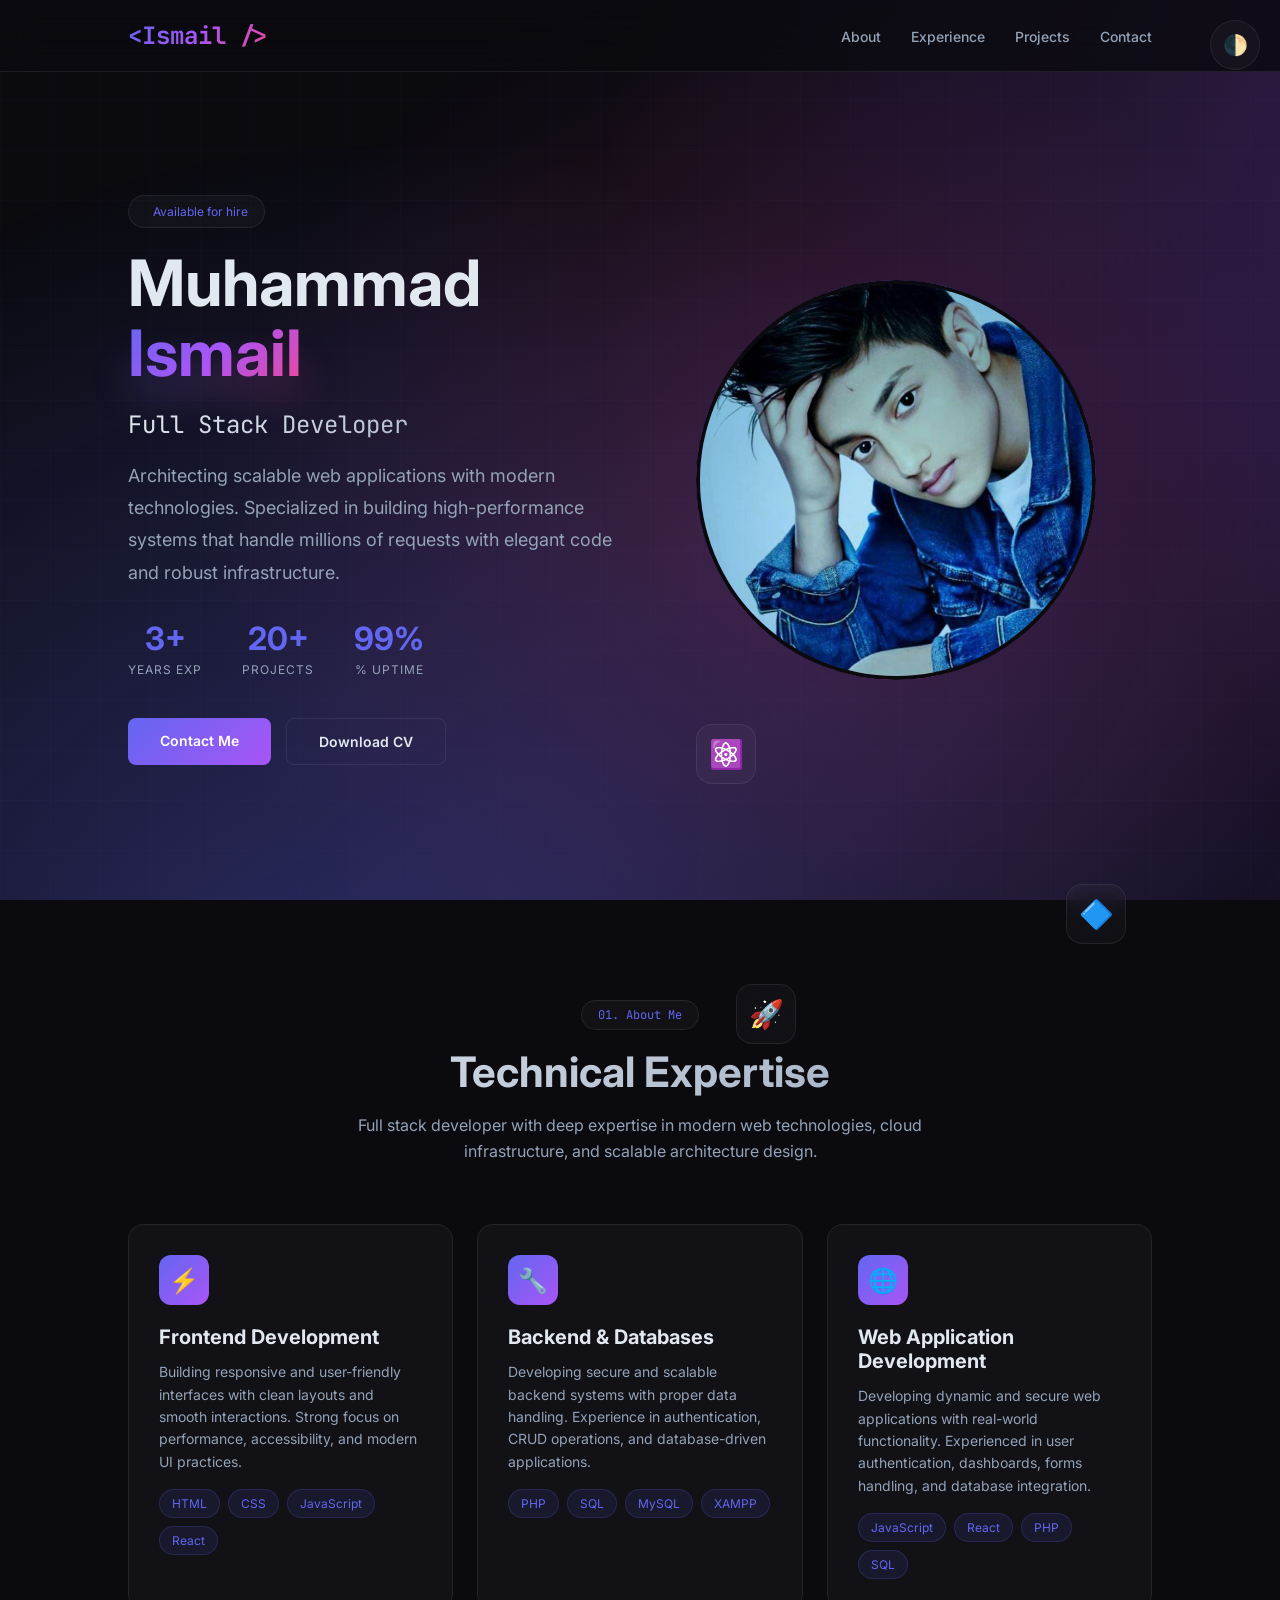
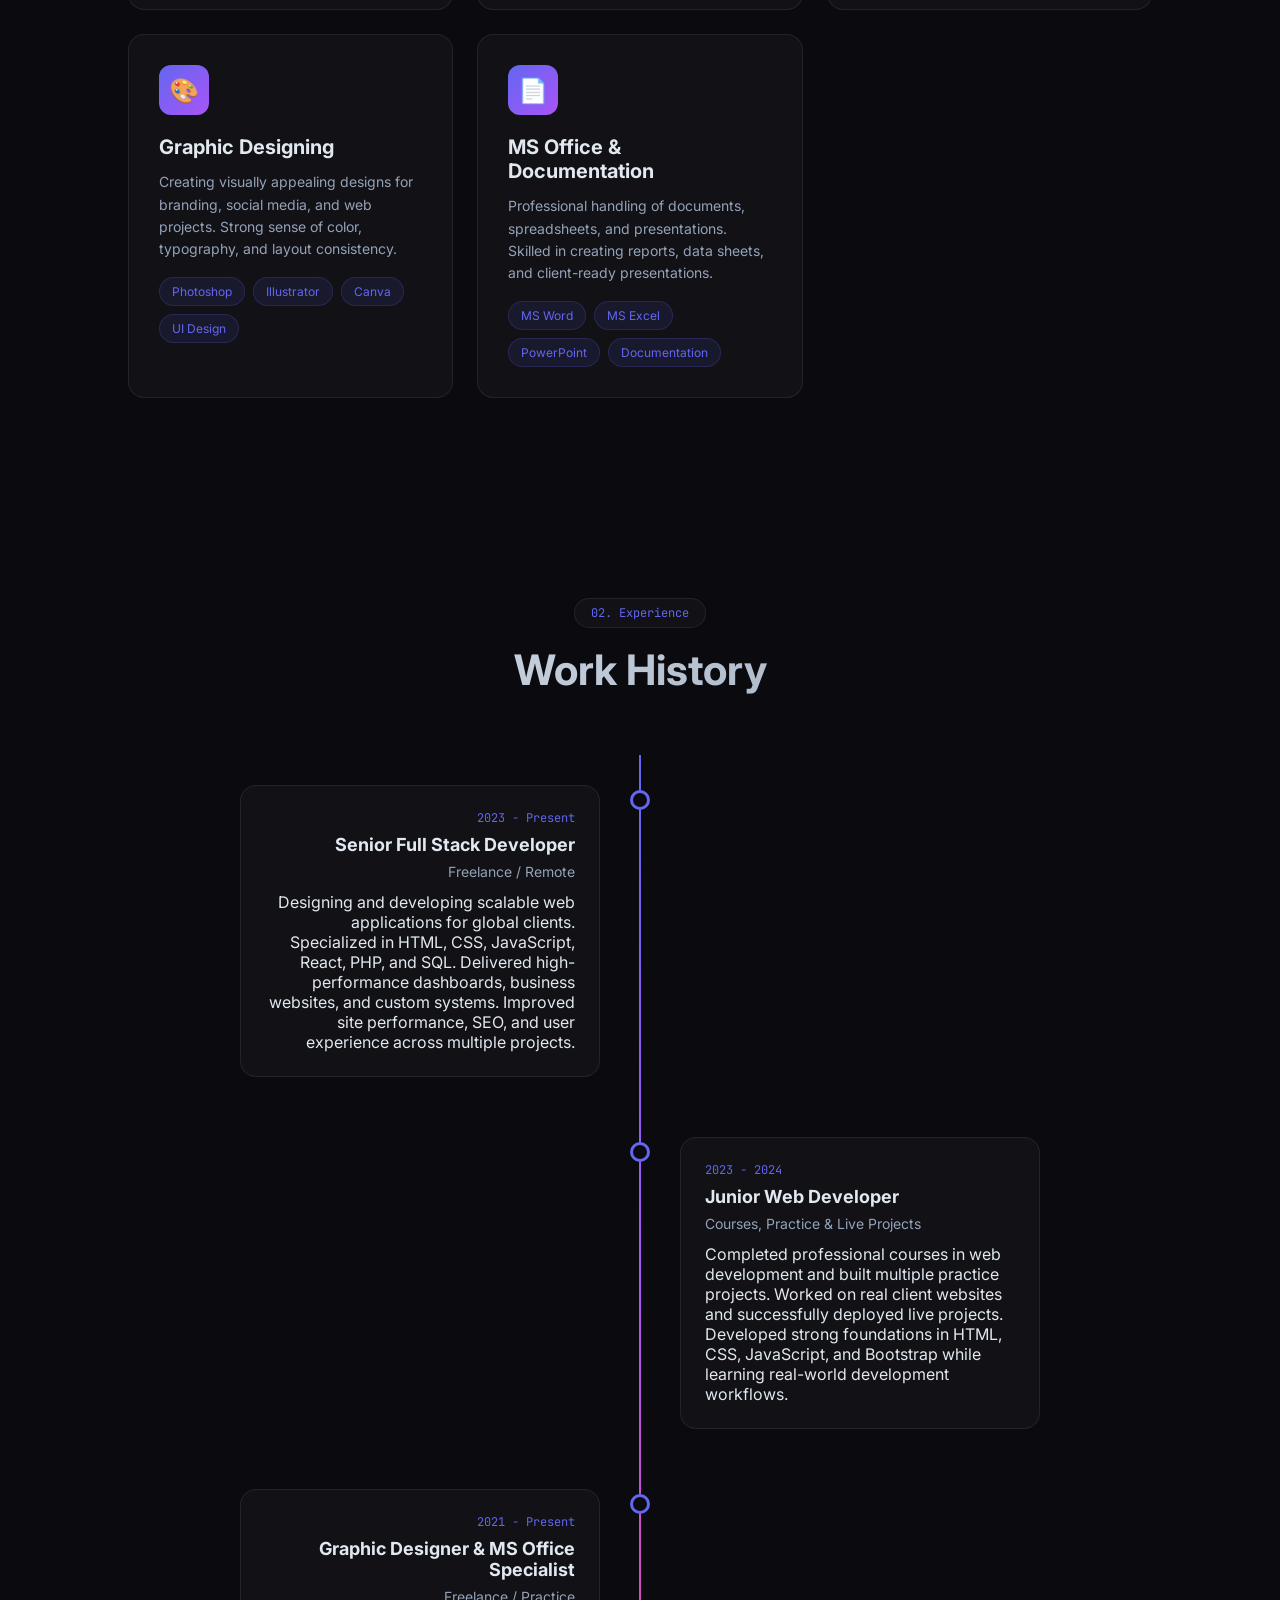
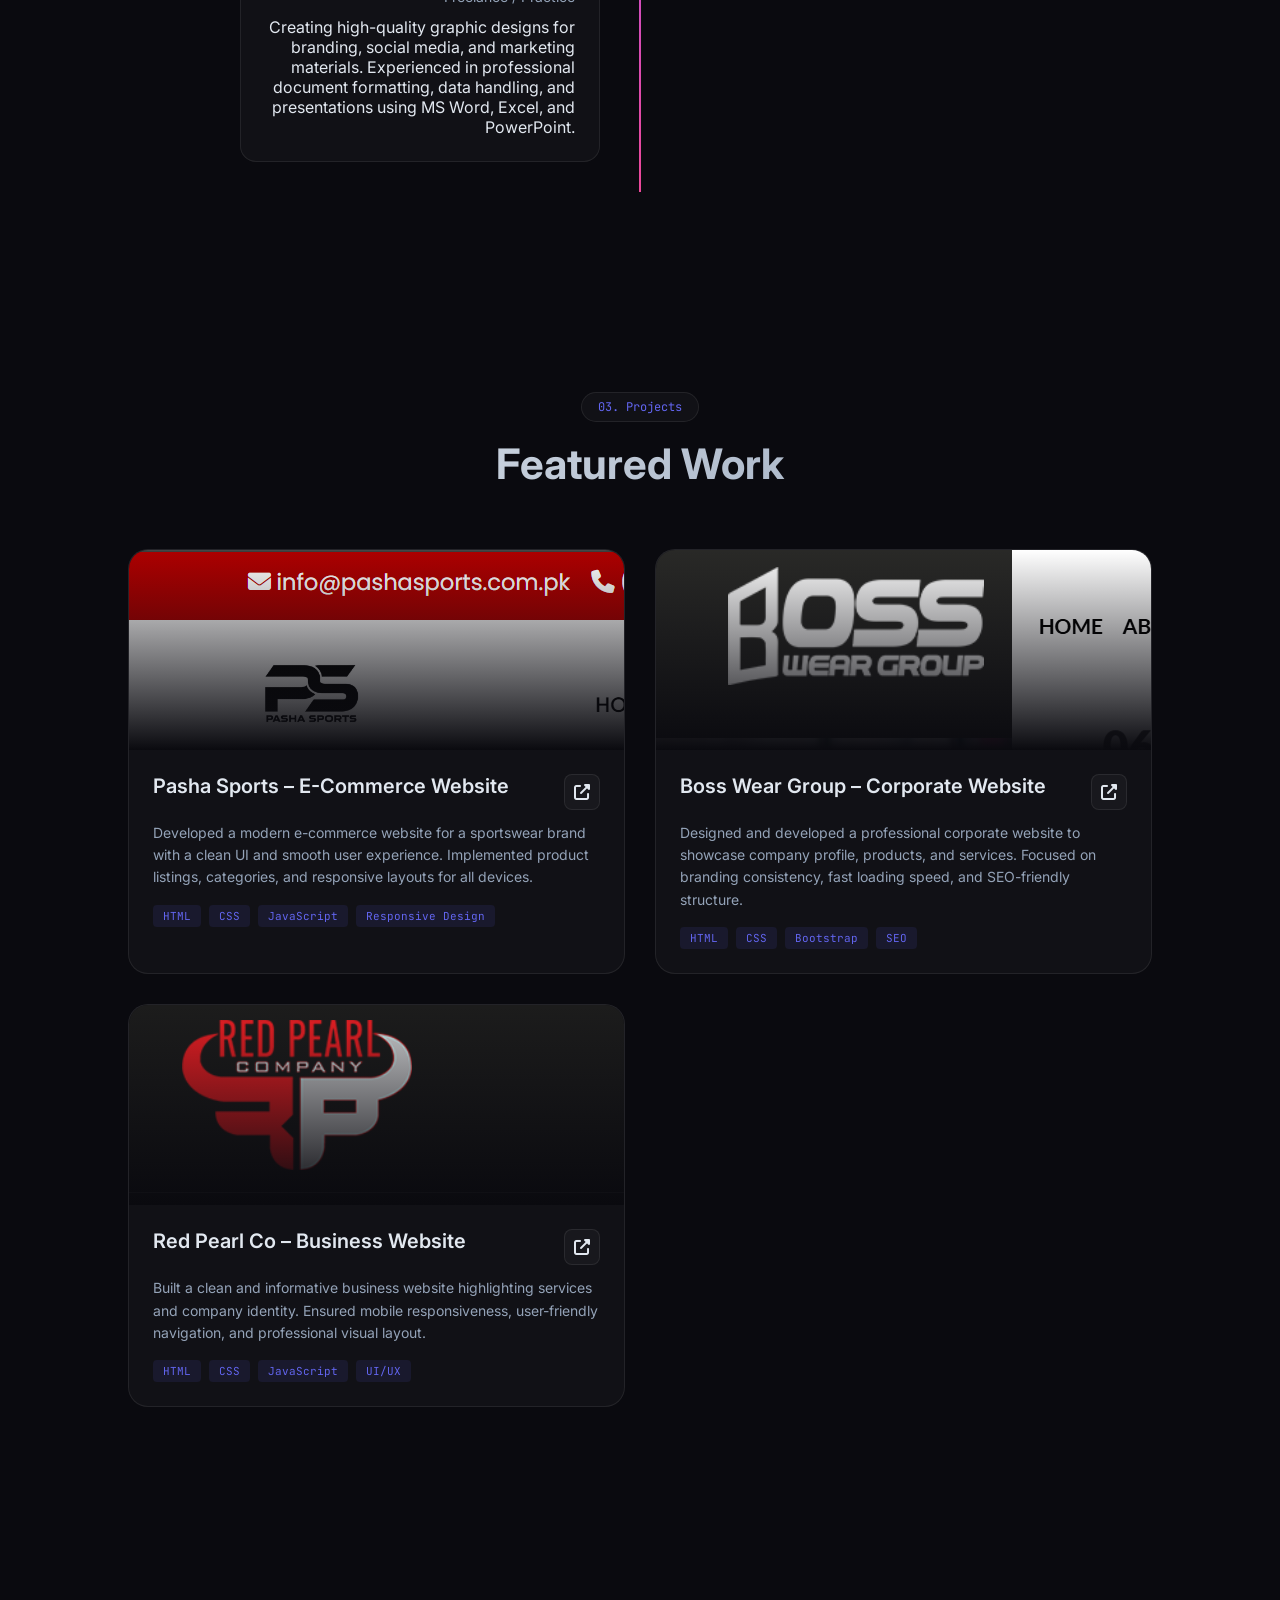
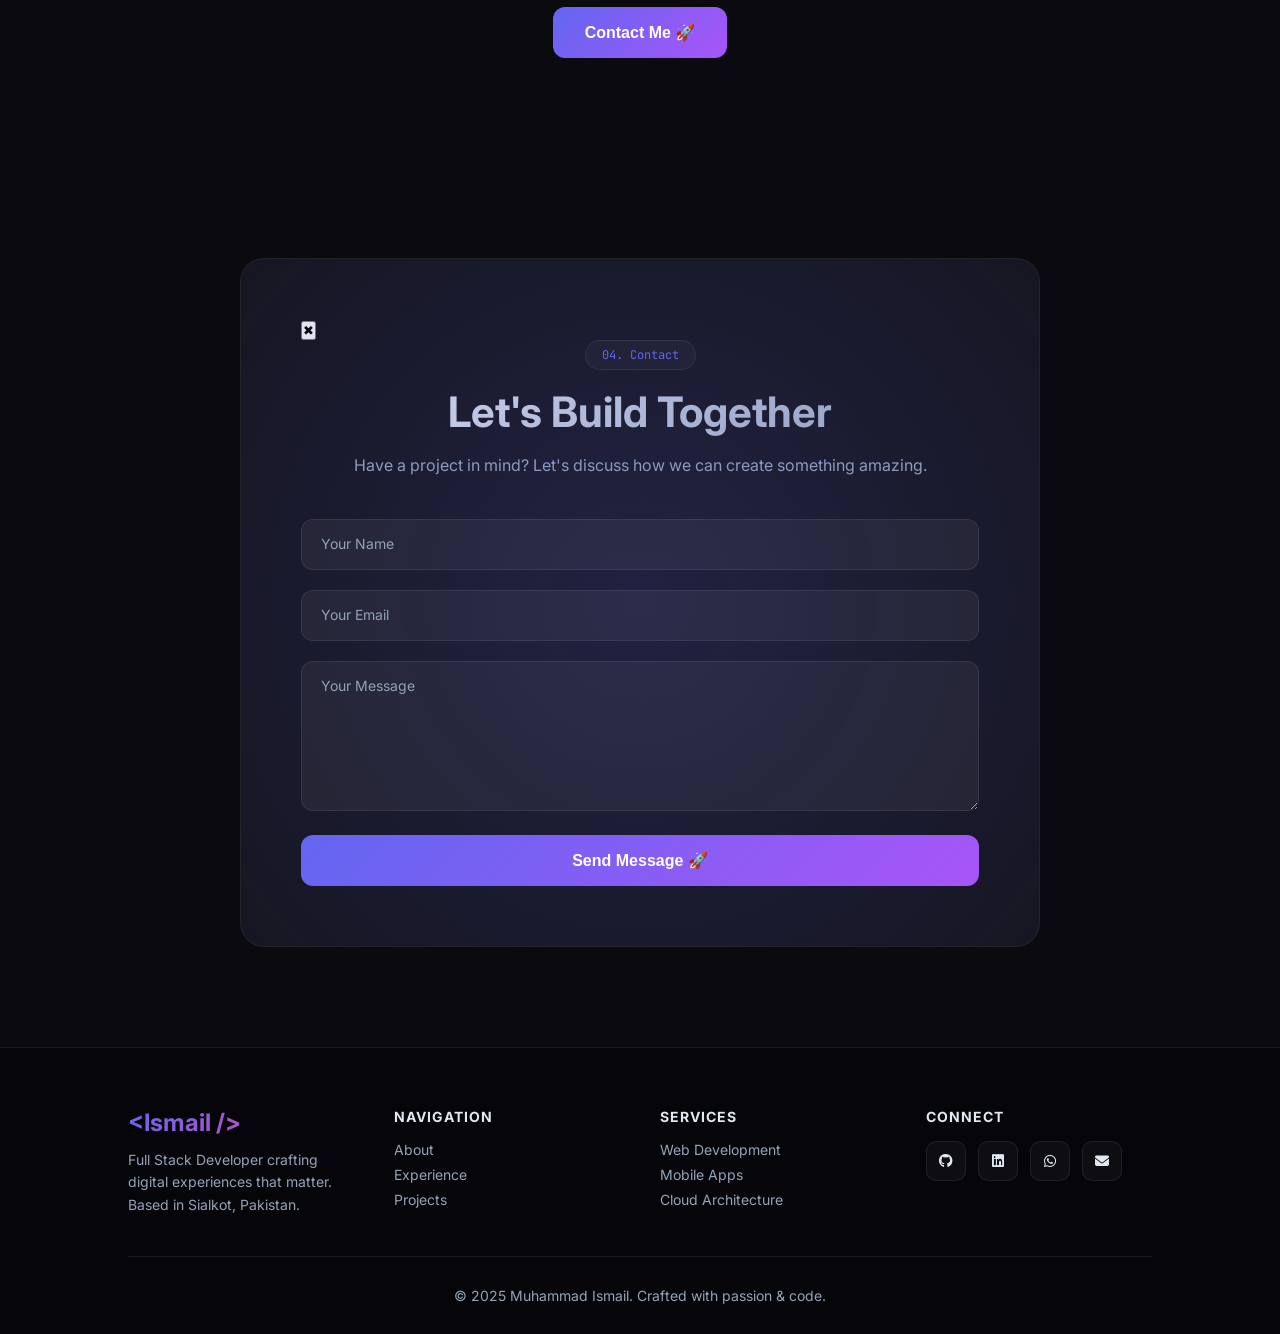
==== commit ec952c42: "Update index.html" ====
--- a/index.html
+++ b/index.html
@@ -306,31 +306,46 @@
     </div>
   </section>
 
-  <section id="contact" class="contact">
-    <div class="contact-container" data-aos="zoom-in">
-      <div class="section-header" style="margin-bottom: 40px;">
-        <span class="section-tag">04. Contact</span>
-        <h2>Let's Build Together</h2>
-        <p class="section-desc">Have a project in mind? Let's discuss how we can create something amazing.</p>
-      </div>
-
-      <form class="contact-form" onsubmit="event.preventDefault(); alert('Message sent!');">
-        <div class="form-group">
-          <input type="text" id="name" placeholder=" " required>
-          <label for="name">Your Name</label>
-        </div>
-        <div class="form-group">
-          <input type="email" id="email" placeholder=" " required>
-          <label for="email">Your Email</label>
-        </div>
-        <div class="form-group">
-          <textarea id="message" placeholder=" " required></textarea>
-          <label for="message">Your Message</label>
-        </div>
-        <button type="submit" class="submit-btn">Send Message 🚀</button>
-      </form>
-    </div>
-  </section>
+  <!-- Contact Trigger Button -->
+<div style="text-align:center; padding: 100px 0;">
+  <button class="submit-btn" onclick="openContact()">Contact Me 🚀</button>
+</div>
+
+<!-- Contact Modal -->
+<section id="contact" class="contact-modal">
+  <div class="contact-container" data-aos="zoom-in">
+
+    <button class="close-btn" onclick="closeContact()">✖</button>
+
+    <div class="section-header" style="margin-bottom: 40px;">
+      <span class="section-tag">04. Contact</span>
+      <h2>Let's Build Together</h2>
+      <p class="section-desc">
+        Have a project in mind? Let's discuss how we can create something amazing.
+      </p>
+    </div>
+
+    <form class="contact-form" onsubmit="event.preventDefault(); alert('Message sent!'); closeContact();">
+      <div class="form-group">
+        <input type="text" id="name" placeholder=" " required>
+        <label for="name">Your Name</label>
+      </div>
+
+      <div class="form-group">
+        <input type="email" id="email" placeholder=" " required>
+        <label for="email">Your Email</label>
+      </div>
+
+      <div class="form-group">
+        <textarea id="message" placeholder=" " required></textarea>
+        <label for="message">Your Message</label>
+      </div>
+
+      <button type="submit" class="submit-btn">Send Message 🚀</button>
+    </form>
+
+  </div>
+</section>
 
   <footer>
     <div class="footer-grid">
@@ -369,4 +384,5 @@
 <script src="https://unpkg.com/aos@2.3.1/dist/aos.js"></script>
 <script src="assets/js/main.js"></script>
 </body>
-</html>+
+</html>
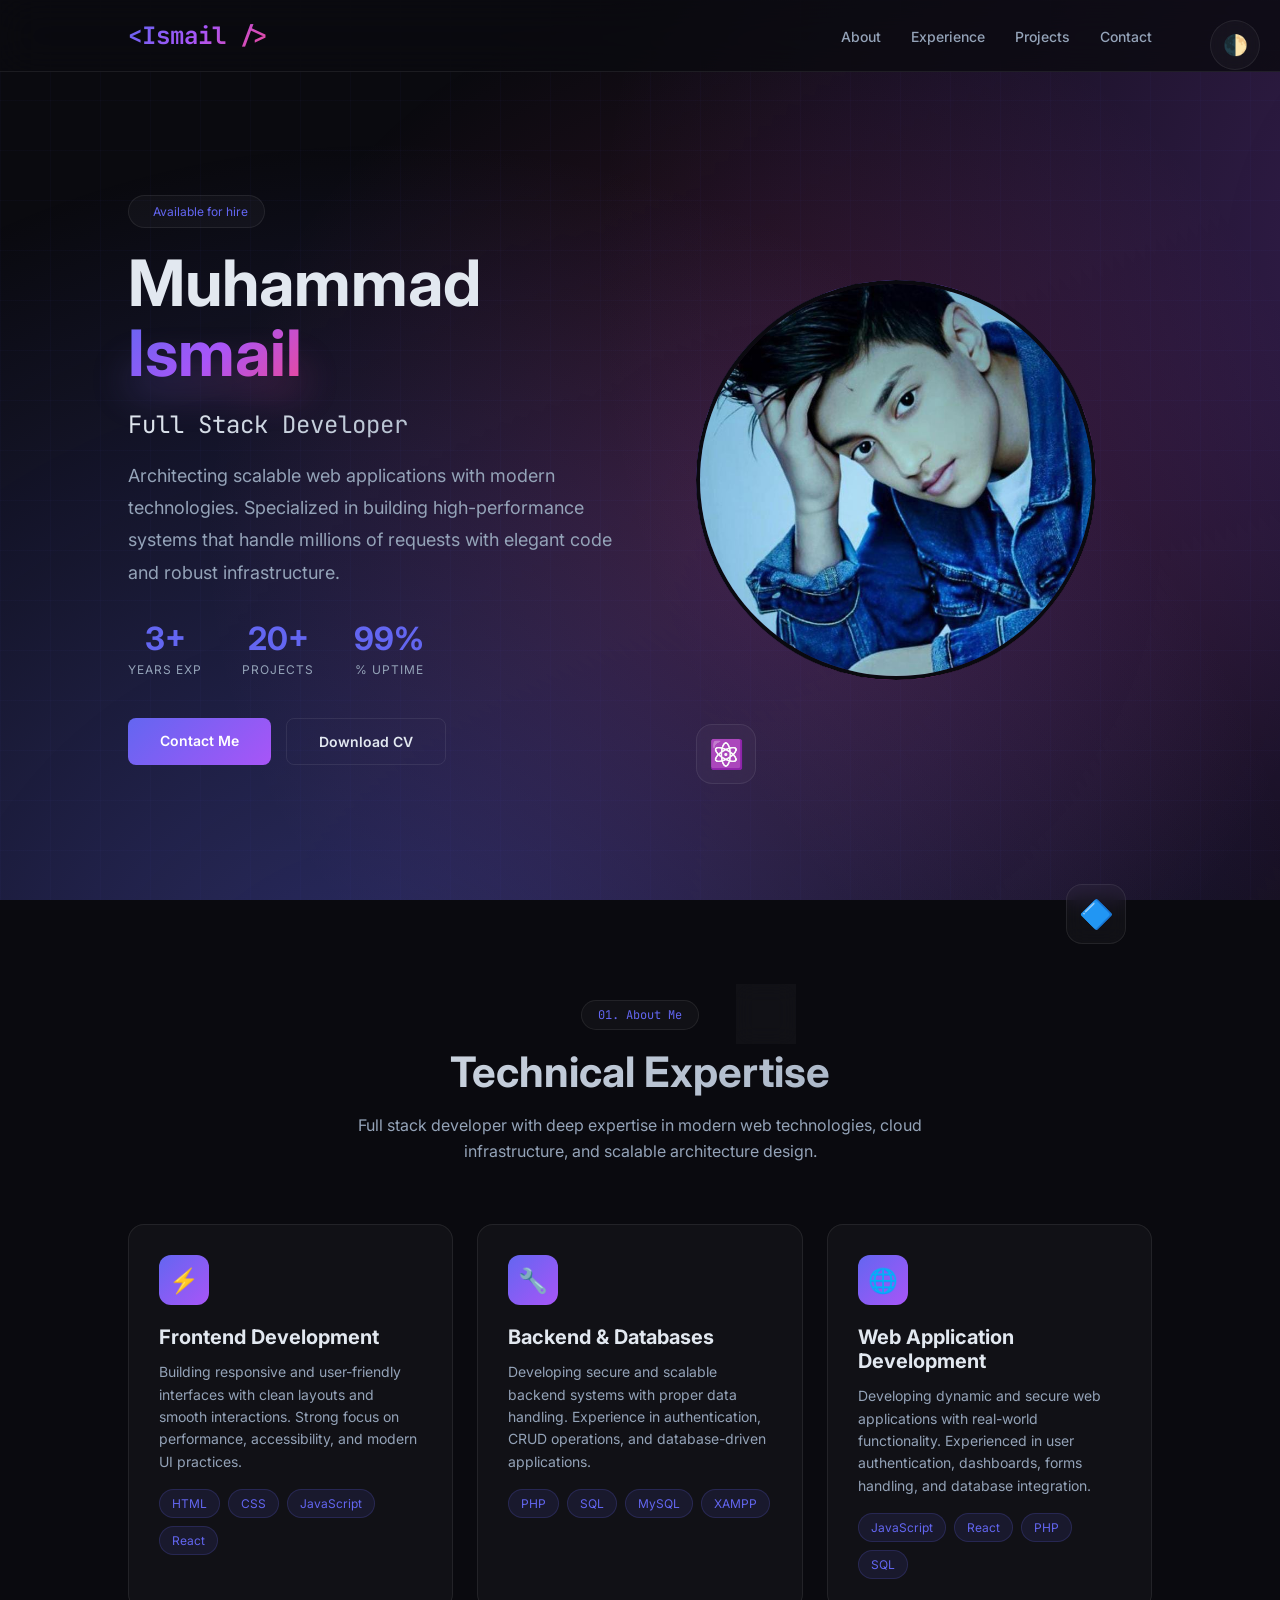
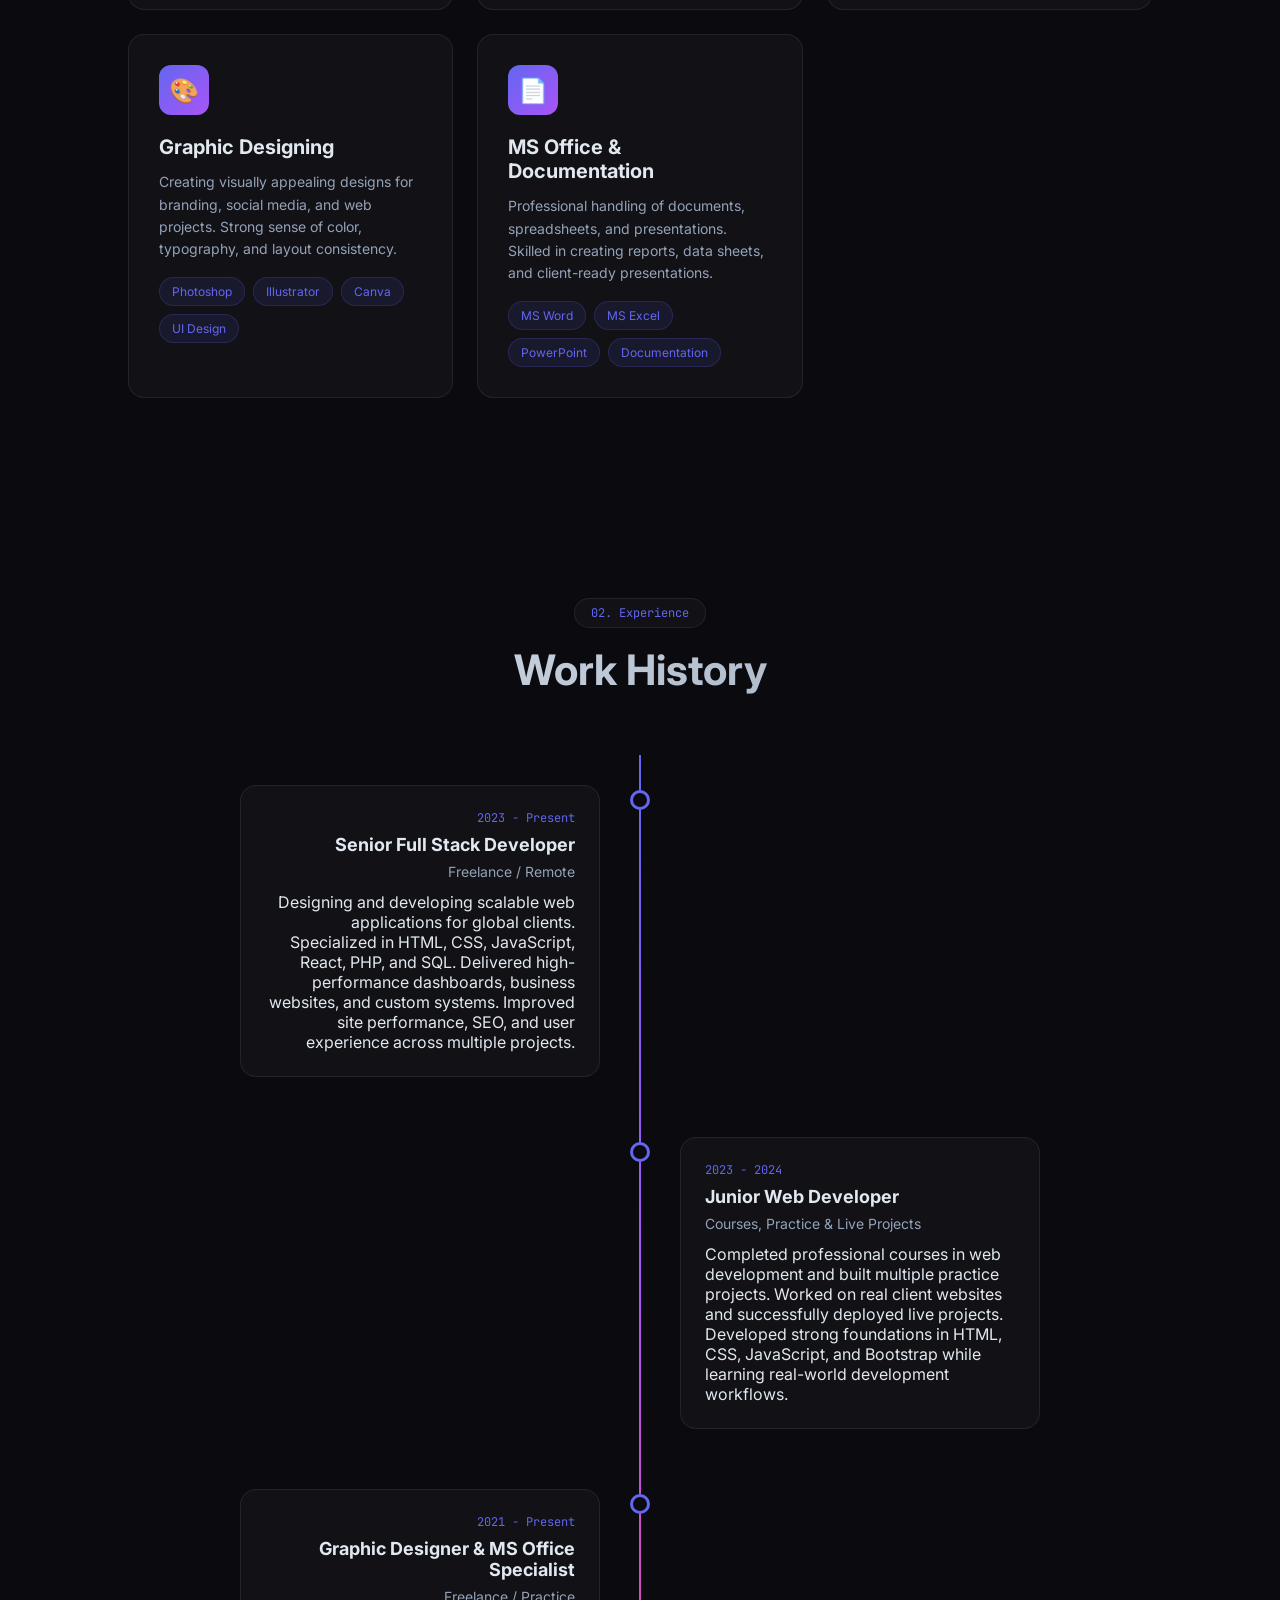
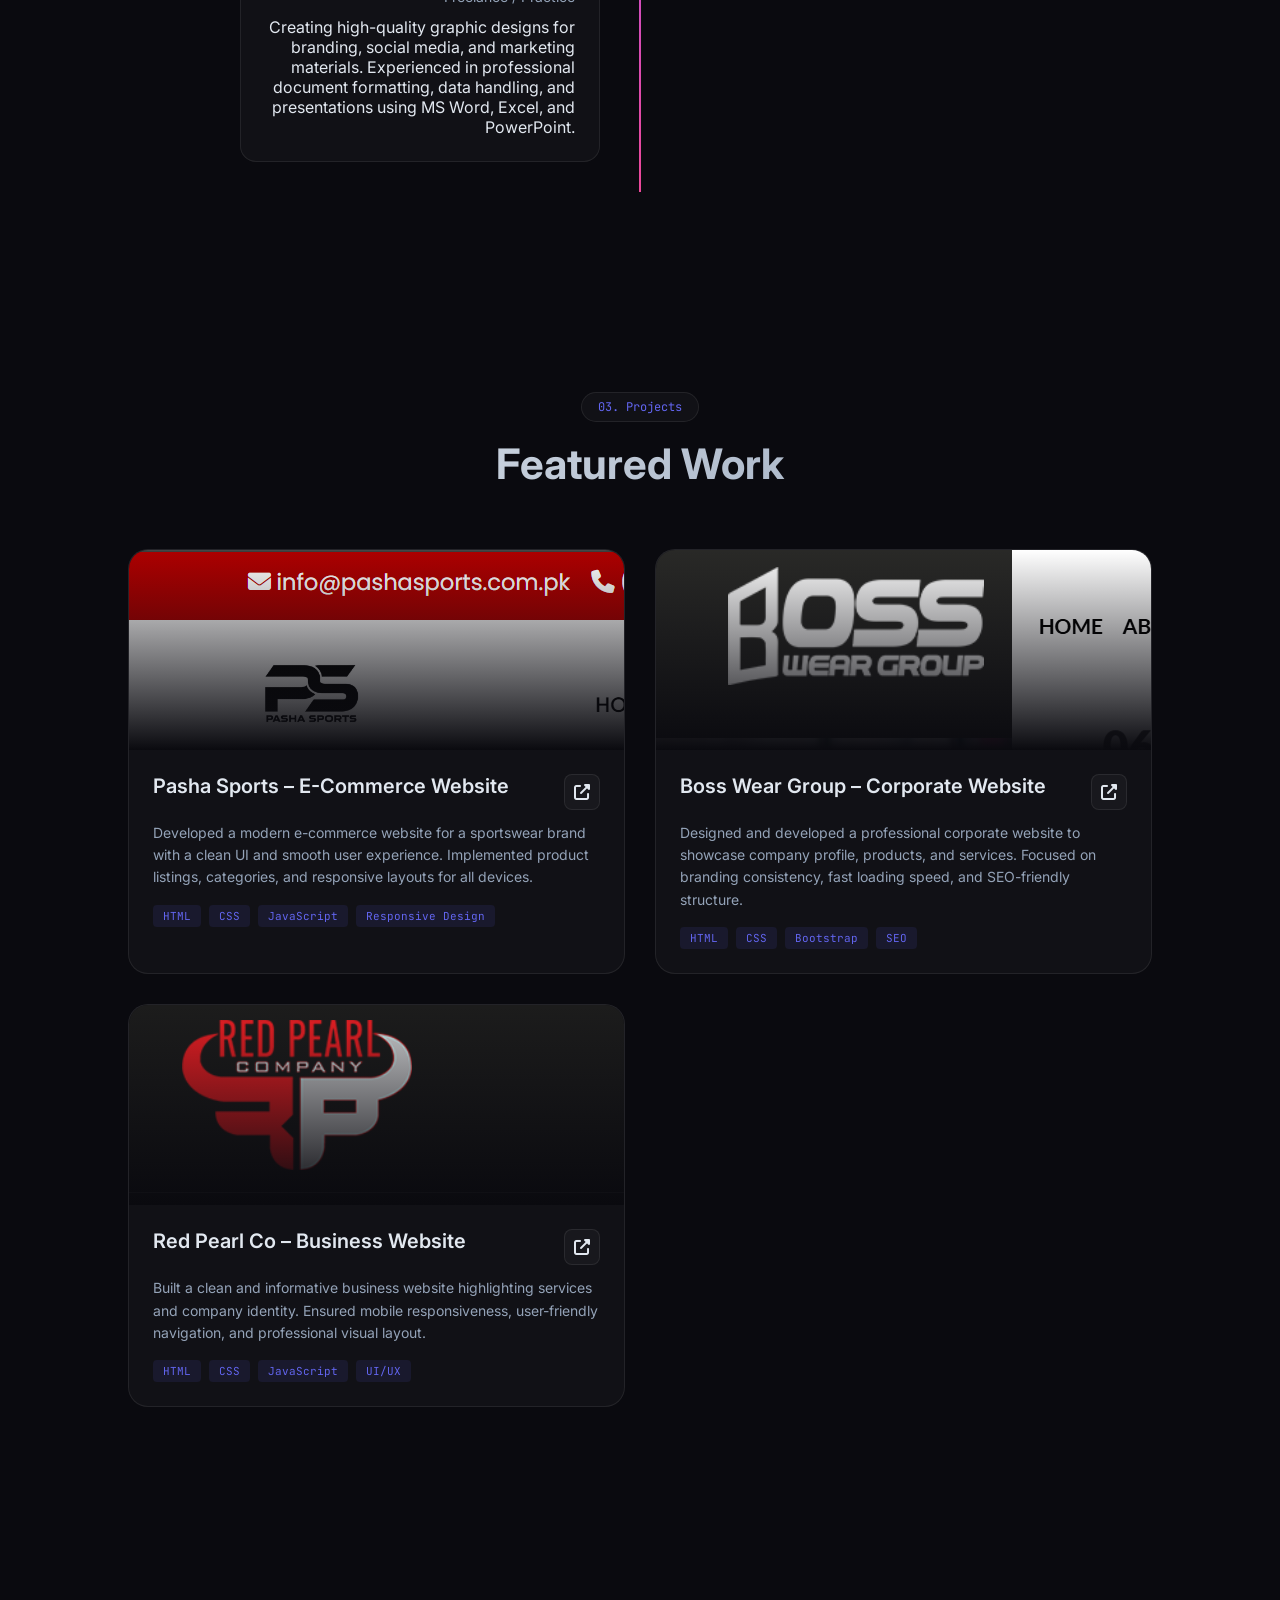
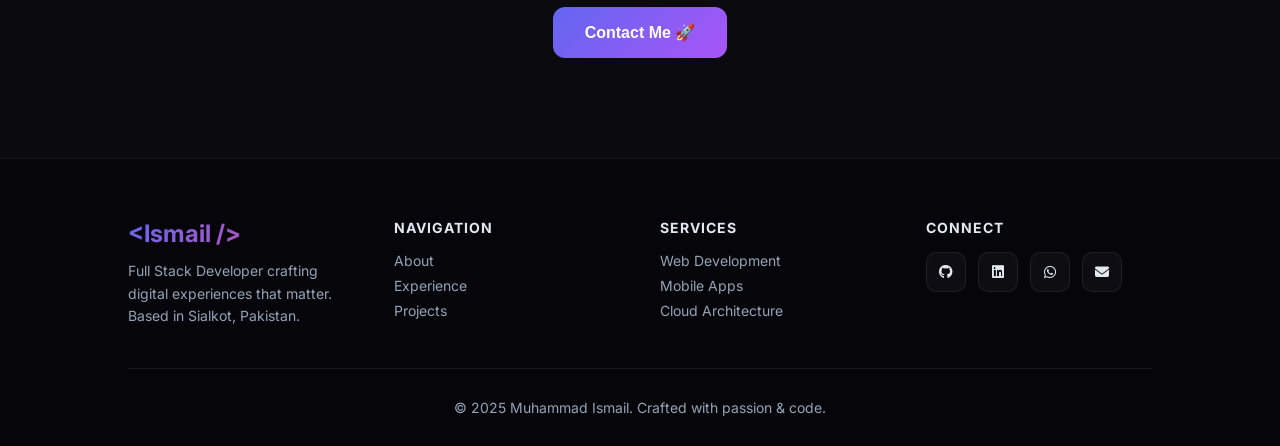
==== commit dd031692: "Update index.html" ====
--- a/index.html
+++ b/index.html
@@ -384,5 +384,4 @@
 <script src="https://unpkg.com/aos@2.3.1/dist/aos.js"></script>
 <script src="assets/js/main.js"></script>
 </body>
-
 </html>
--- a/assets/css/style.css
+++ b/assets/css/style.css
@@ -724,110 +724,140 @@
       font-family: 'JetBrains Mono', monospace;
     }
 
-    /* Contact Section */
-    .contact {
-      padding: 100px 10%;
-    }
-
-    .contact-container {
-      max-width: 800px;
-      margin: 0 auto;
-      background: var(--card);
-      border: 1px solid var(--card-border);
-      border-radius: 24px;
-      padding: 60px;
-      position: relative;
-      overflow: hidden;
-    }
-
-    .contact-container::before {
-      content: '';
-      position: absolute;
-      top: -50%;
-      left: -50%;
-      width: 200%;
-      height: 200%;
-      background: radial-gradient(circle, var(--main-glow) 0%, transparent 70%);
-      opacity: 0.5;
-      pointer-events: none;
-    }
-
-    .contact-form {
-      display: grid;
-      gap: 20px;
-      position: relative;
-      z-index: 1;
-    }
-
-    .form-group {
-      position: relative;
-    }
-
-    .form-group input,
-    .form-group textarea {
-      width: 100%;
-      padding: 16px 20px;
-      background: rgba(255, 255, 255, 0.05);
-      border: 1px solid var(--card-border);
-      border-radius: 12px;
-      color: var(--text);
-      font-size: 14px;
-      transition: all 0.3s;
-      font-family: inherit;
-    }
-
-    .form-group textarea {
-      min-height: 150px;
-      resize: vertical;
-    }
-
-    .form-group input:focus,
-    .form-group textarea:focus {
-      outline: none;
-      border-color: var(--main);
-      box-shadow: 0 0 0 3px var(--main-glow);
-    }
-
-    .form-group label {
-      position: absolute;
-      left: 20px;
-      top: 16px;
-      color: var(--text-muted);
-      font-size: 14px;
-      transition: all 0.3s;
-      pointer-events: none;
-    }
-
-    .form-group input:focus + label,
-    .form-group input:not(:placeholder-shown) + label,
-    .form-group textarea:focus + label,
-    .form-group textarea:not(:placeholder-shown) + label {
-      top: -10px;
-      left: 12px;
-      font-size: 12px;
-      color: var(--main);
-      background: var(--card);
-      padding: 0 8px;
-    }
-
-    .submit-btn {
-      padding: 16px 32px;
-      background: linear-gradient(135deg, var(--gradient-1), var(--gradient-2));
-      border: none;
-      border-radius: 12px;
-      color: white;
-      font-size: 16px;
-      font-weight: 600;
-      cursor: pointer;
-      transition: all 0.3s;
-      position: relative;
-      overflow: hidden;
-    }
-
-    .submit-btn:hover {
-      transform: translateY(-2px);
-      box-shadow: 0 10px 30px var(--main-glow);
-    }
+   /* Contact Modal Background */
+.contact-modal {
+  position: fixed;
+  inset: 0;
+  background: rgba(0, 0, 0, 0.7);
+  display: flex;
+  align-items: center;
+  justify-content: center;
+  opacity: 0;
+  visibility: hidden;
+  transition: all 0.3s ease;
+  z-index: 999;
+}
+
+/* Active State */
+.contact-modal.active {
+  opacity: 1;
+  visibility: visible;
+}
+
+/* Contact Box */
+.contact-container {
+  max-width: 800px;
+  width: 90%;
+  background: var(--card);
+  border: 1px solid var(--card-border);
+  border-radius: 24px;
+  padding: 60px;
+  position: relative;
+  overflow: hidden;
+}
+
+/* Glow Effect */
+.contact-container::before {
+  content: '';
+  position: absolute;
+  top: -50%;
+  left: -50%;
+  width: 200%;
+  height: 200%;
+  background: radial-gradient(circle, var(--main-glow) 0%, transparent 70%);
+  opacity: 0.5;
+  pointer-events: none;
+}
+
+/* Close Button */
+.close-btn {
+  position: absolute;
+  top: 20px;
+  right: 20px;
+  background: transparent;
+  border: none;
+  font-size: 18px;
+  color: var(--text);
+  cursor: pointer;
+}
+
+/* Form */
+.contact-form {
+  display: grid;
+  gap: 20px;
+  position: relative;
+  z-index: 1;
+}
+
+.form-group {
+  position: relative;
+}
+
+.form-group input,
+.form-group textarea {
+  width: 100%;
+  padding: 16px 20px;
+  background: rgba(255, 255, 255, 0.05);
+  border: 1px solid var(--card-border);
+  border-radius: 12px;
+  color: var(--text);
+  font-size: 14px;
+  transition: all 0.3s;
+  font-family: inherit;
+}
+
+.form-group textarea {
+  min-height: 150px;
+  resize: vertical;
+}
+
+.form-group input:focus,
+.form-group textarea:focus {
+  outline: none;
+  border-color: var(--main);
+  box-shadow: 0 0 0 3px var(--main-glow);
+}
+
+.form-group label {
+  position: absolute;
+  left: 20px;
+  top: 16px;
+  color: var(--text-muted);
+  font-size: 14px;
+  transition: all 0.3s;
+  pointer-events: none;
+}
+
+.form-group input:focus + label,
+.form-group input:not(:placeholder-shown) + label,
+.form-group textarea:focus + label,
+.form-group textarea:not(:placeholder-shown) + label {
+  top: -10px;
+  left: 12px;
+  font-size: 12px;
+  color: var(--main);
+  background: var(--card);
+  padding: 0 8px;
+}
+
+/* Button */
+.submit-btn {
+  padding: 16px 32px;
+  background: linear-gradient(135deg, var(--gradient-1), var(--gradient-2));
+  border: none;
+  border-radius: 12px;
+  color: white;
+  font-size: 16px;
+  font-weight: 600;
+  cursor: pointer;
+  transition: all 0.3s;
+}
+
+.submit-btn:hover {
+  transform: translateY(-2px);
+  box-shadow: 0 10px 30px var(--main-glow);
+}
+
 
     /* Footer */
     footer {
@@ -986,4 +1016,6 @@
       section {
         padding: 60px 5%;
       }
-    }+
+    }
+
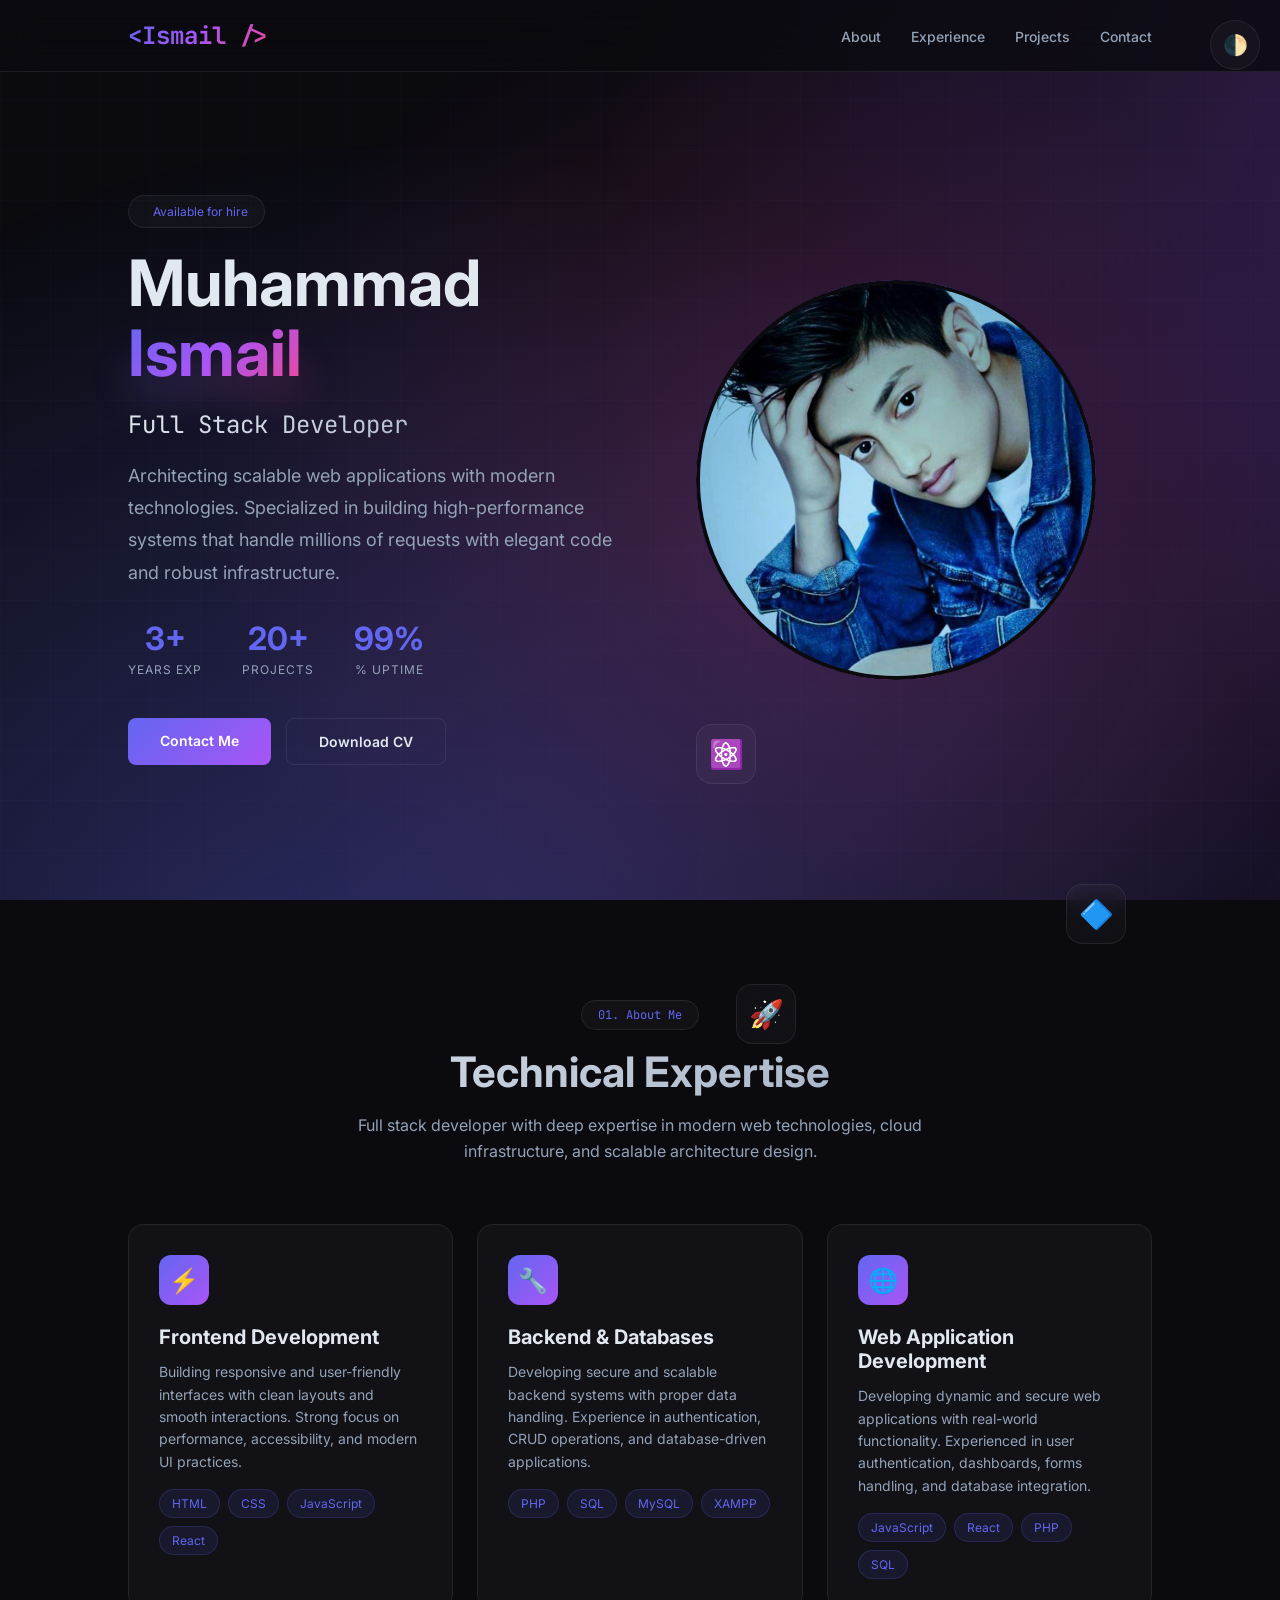
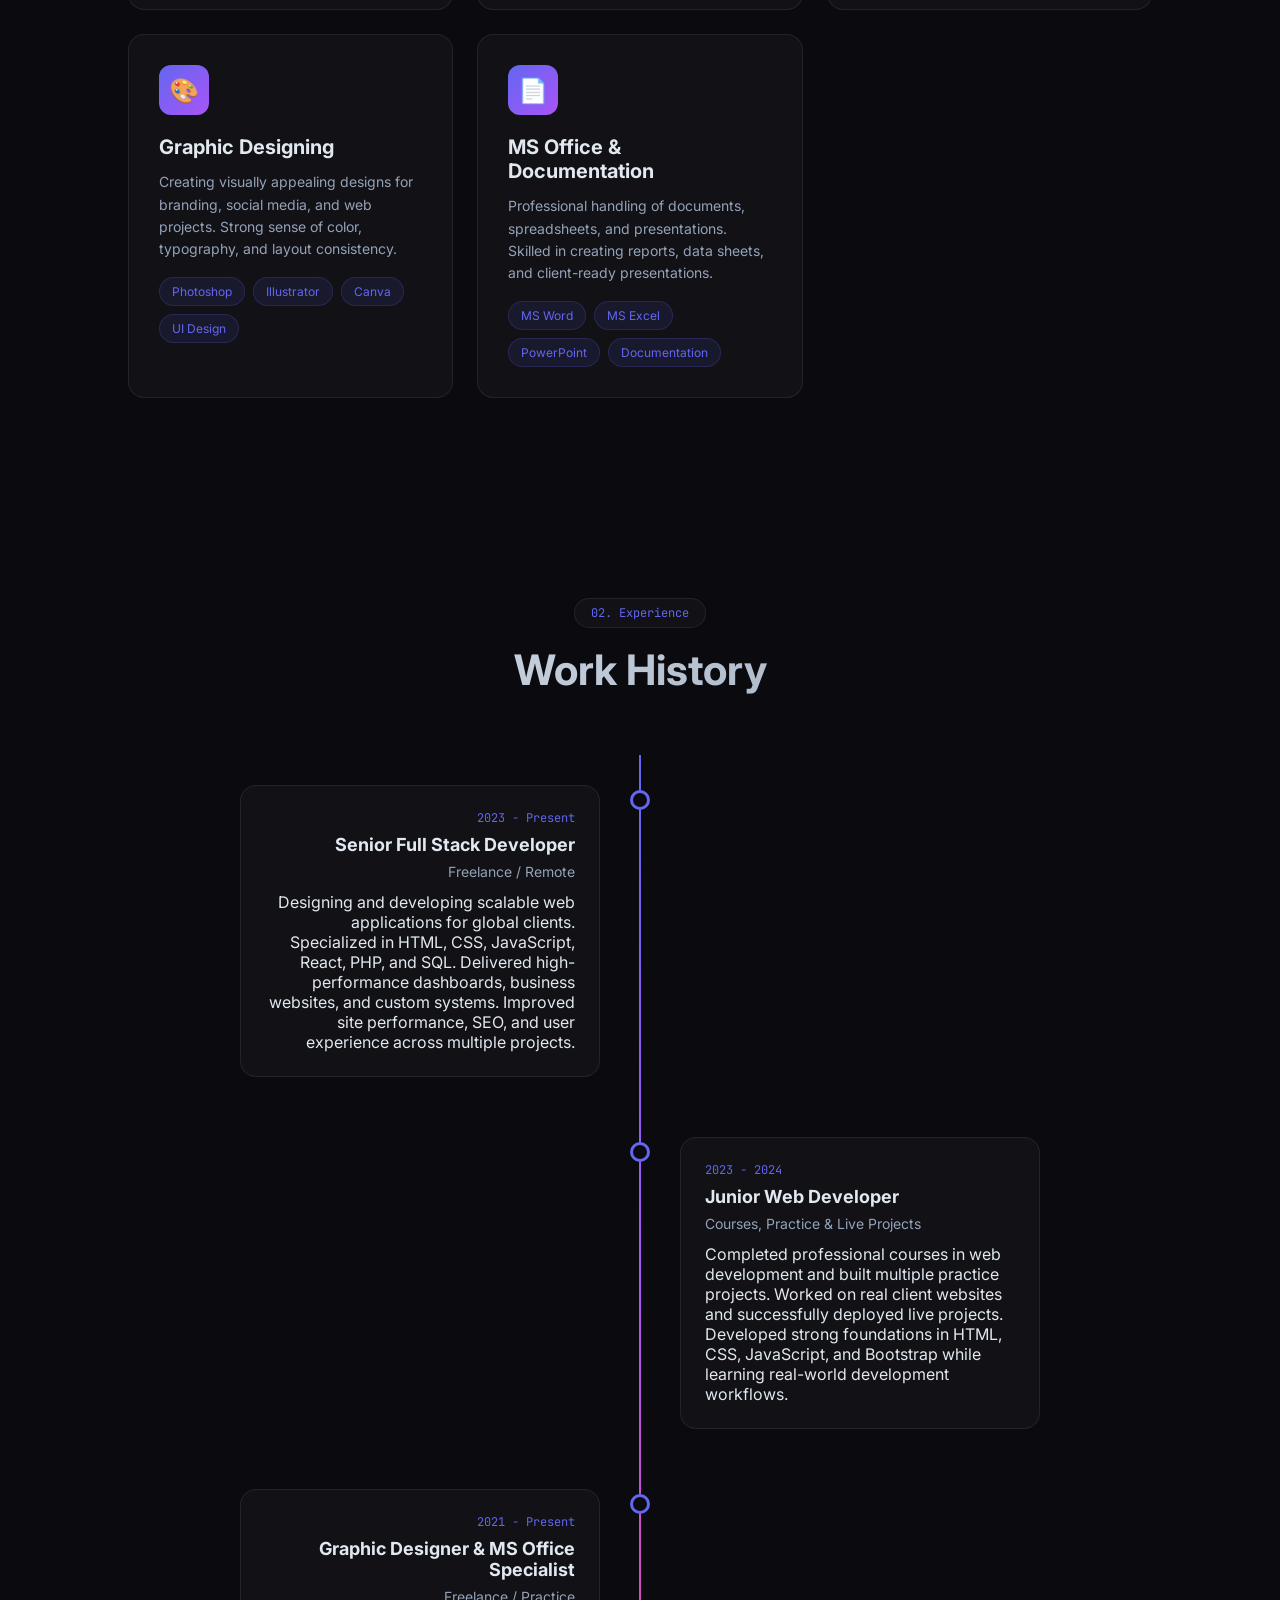
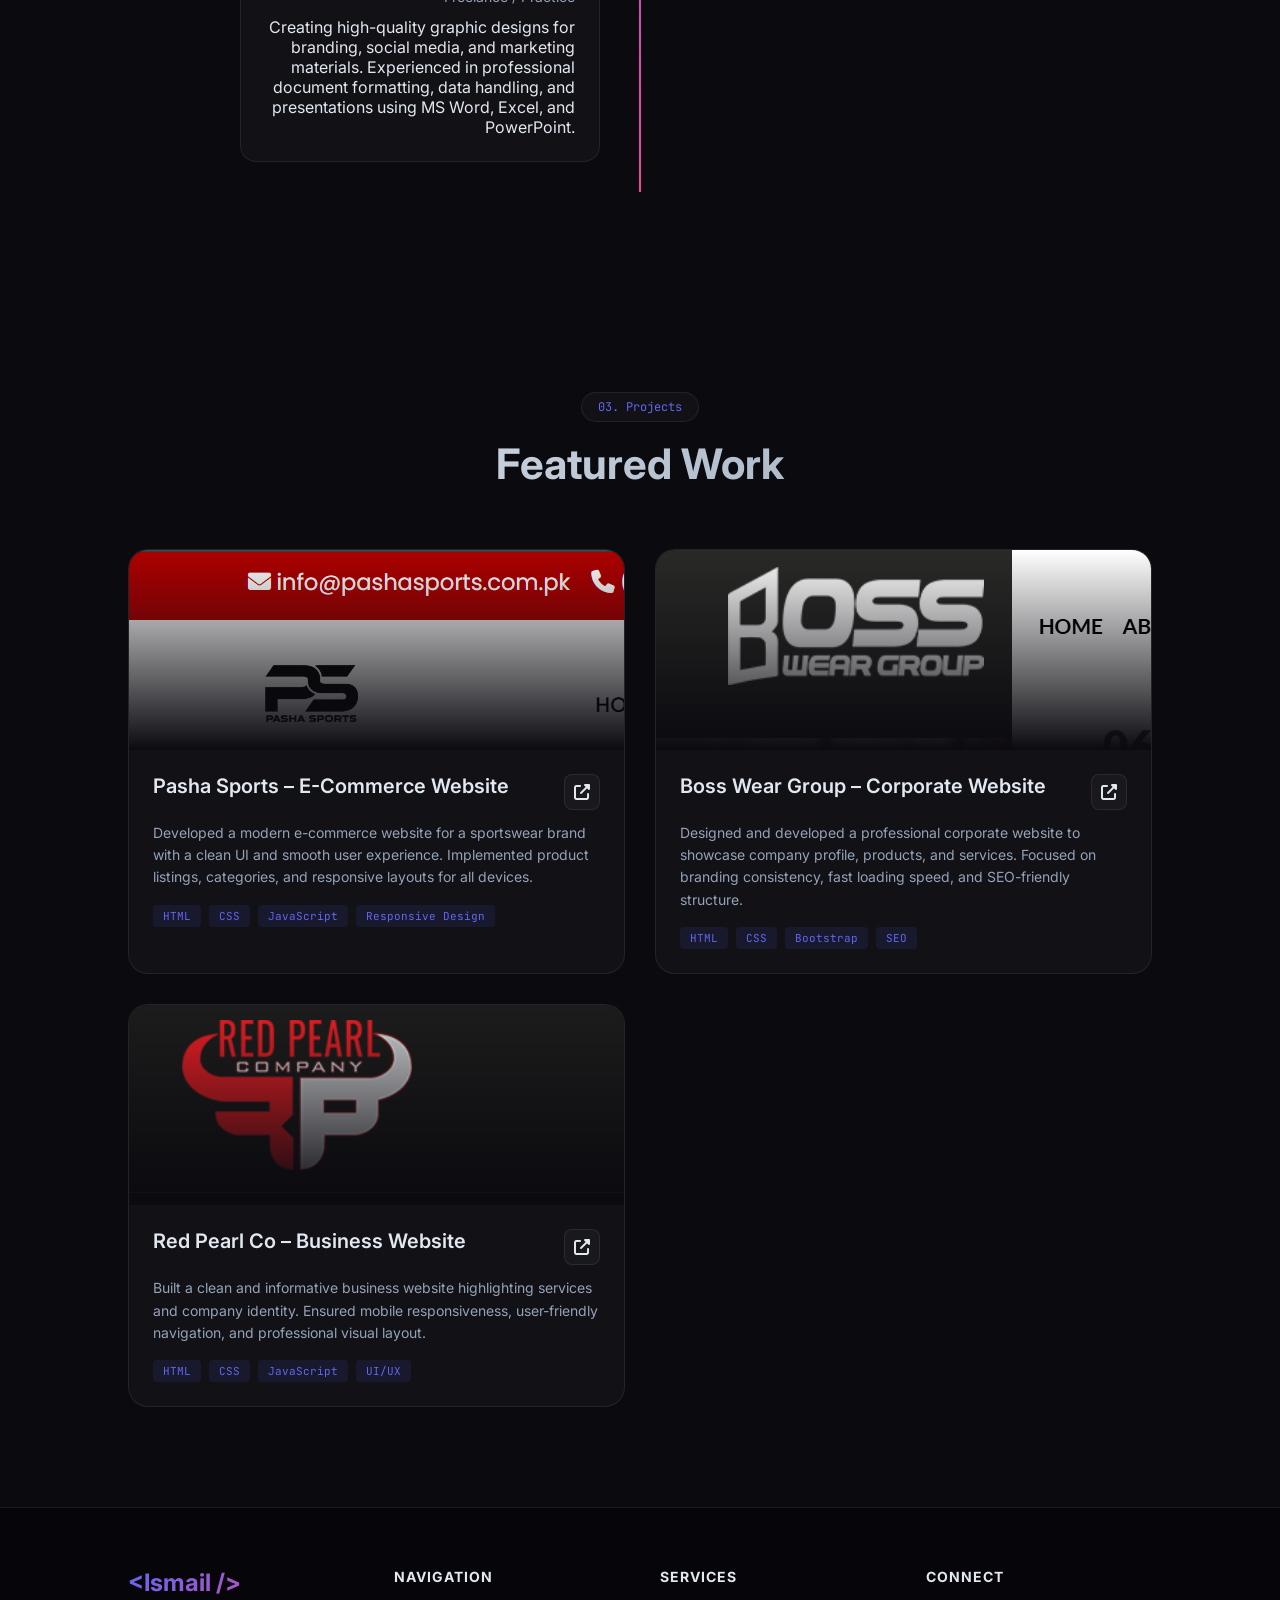
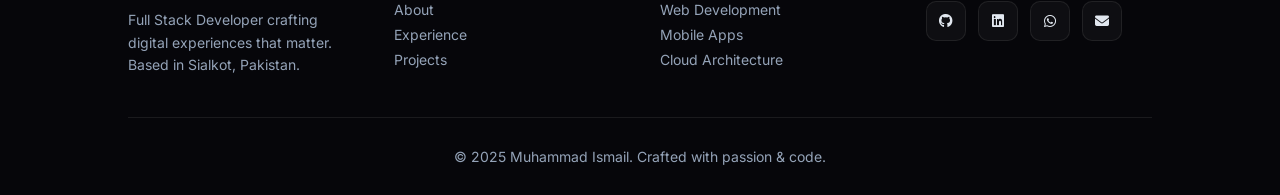
==== commit f87a3667: "Update index.html" ====
--- a/index.html
+++ b/index.html
@@ -306,47 +306,6 @@
     </div>
   </section>
 
-  <!-- Contact Trigger Button -->
-<div style="text-align:center; padding: 100px 0;">
-  <button class="submit-btn" onclick="openContact()">Contact Me 🚀</button>
-</div>
-
-<!-- Contact Modal -->
-<section id="contact" class="contact-modal">
-  <div class="contact-container" data-aos="zoom-in">
-
-    <button class="close-btn" onclick="closeContact()">✖</button>
-
-    <div class="section-header" style="margin-bottom: 40px;">
-      <span class="section-tag">04. Contact</span>
-      <h2>Let's Build Together</h2>
-      <p class="section-desc">
-        Have a project in mind? Let's discuss how we can create something amazing.
-      </p>
-    </div>
-
-    <form class="contact-form" onsubmit="event.preventDefault(); alert('Message sent!'); closeContact();">
-      <div class="form-group">
-        <input type="text" id="name" placeholder=" " required>
-        <label for="name">Your Name</label>
-      </div>
-
-      <div class="form-group">
-        <input type="email" id="email" placeholder=" " required>
-        <label for="email">Your Email</label>
-      </div>
-
-      <div class="form-group">
-        <textarea id="message" placeholder=" " required></textarea>
-        <label for="message">Your Message</label>
-      </div>
-
-      <button type="submit" class="submit-btn">Send Message 🚀</button>
-    </form>
-
-  </div>
-</section>
-
   <footer>
     <div class="footer-grid">
       <div class="footer-brand">
@@ -385,3 +344,4 @@
 <script src="assets/js/main.js"></script>
 </body>
 </html>
+
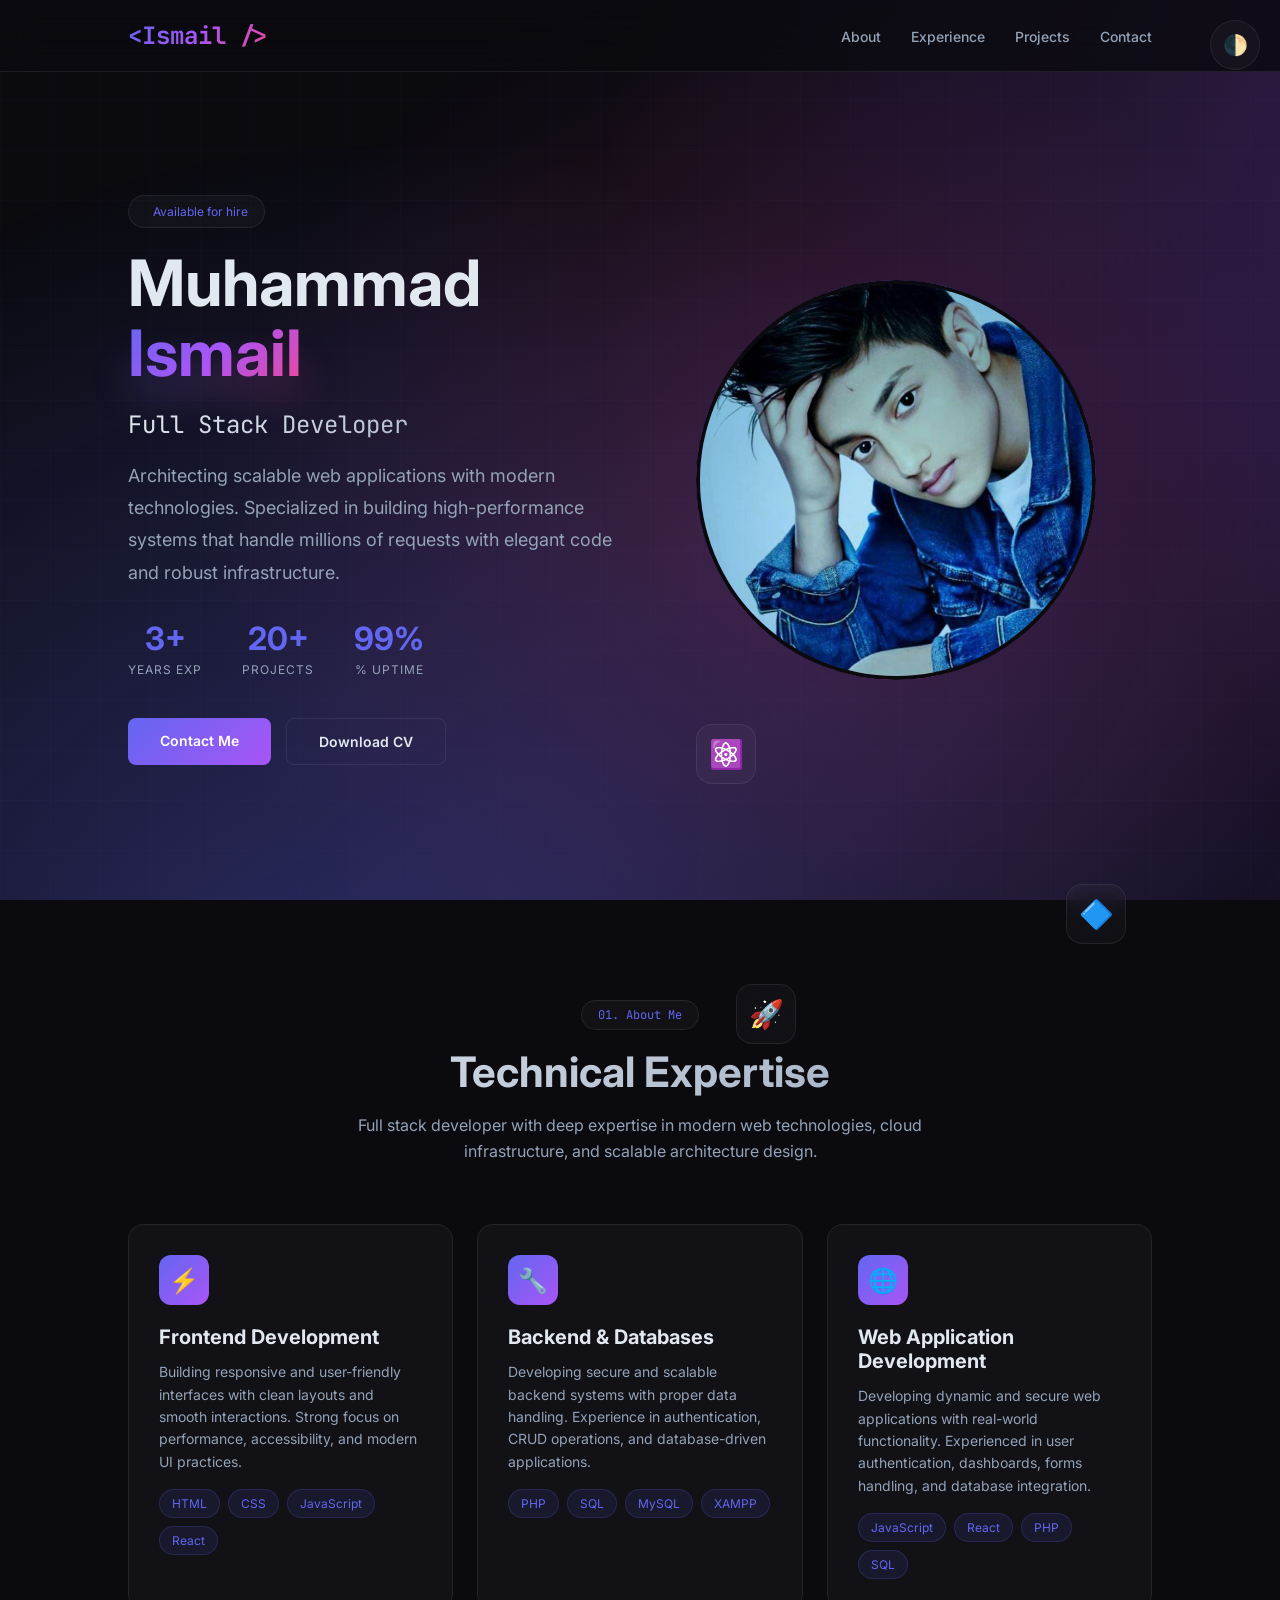
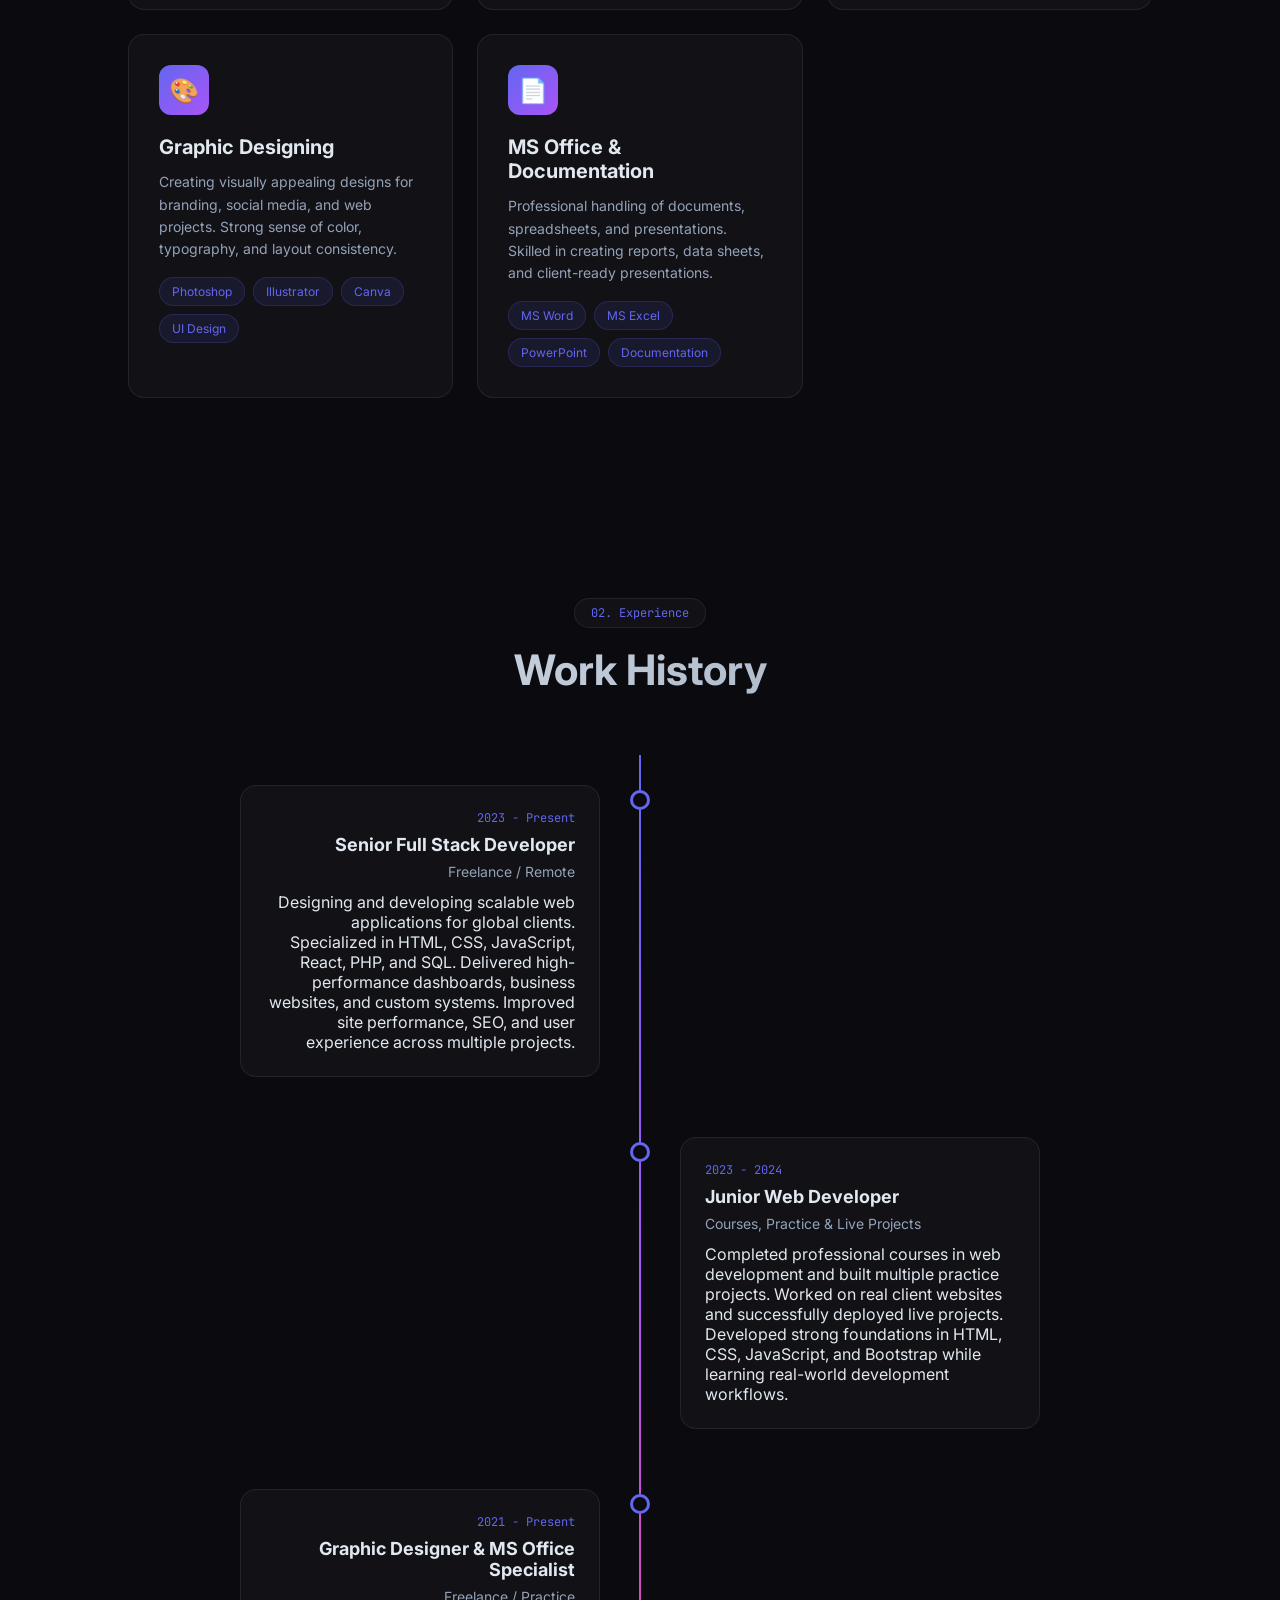
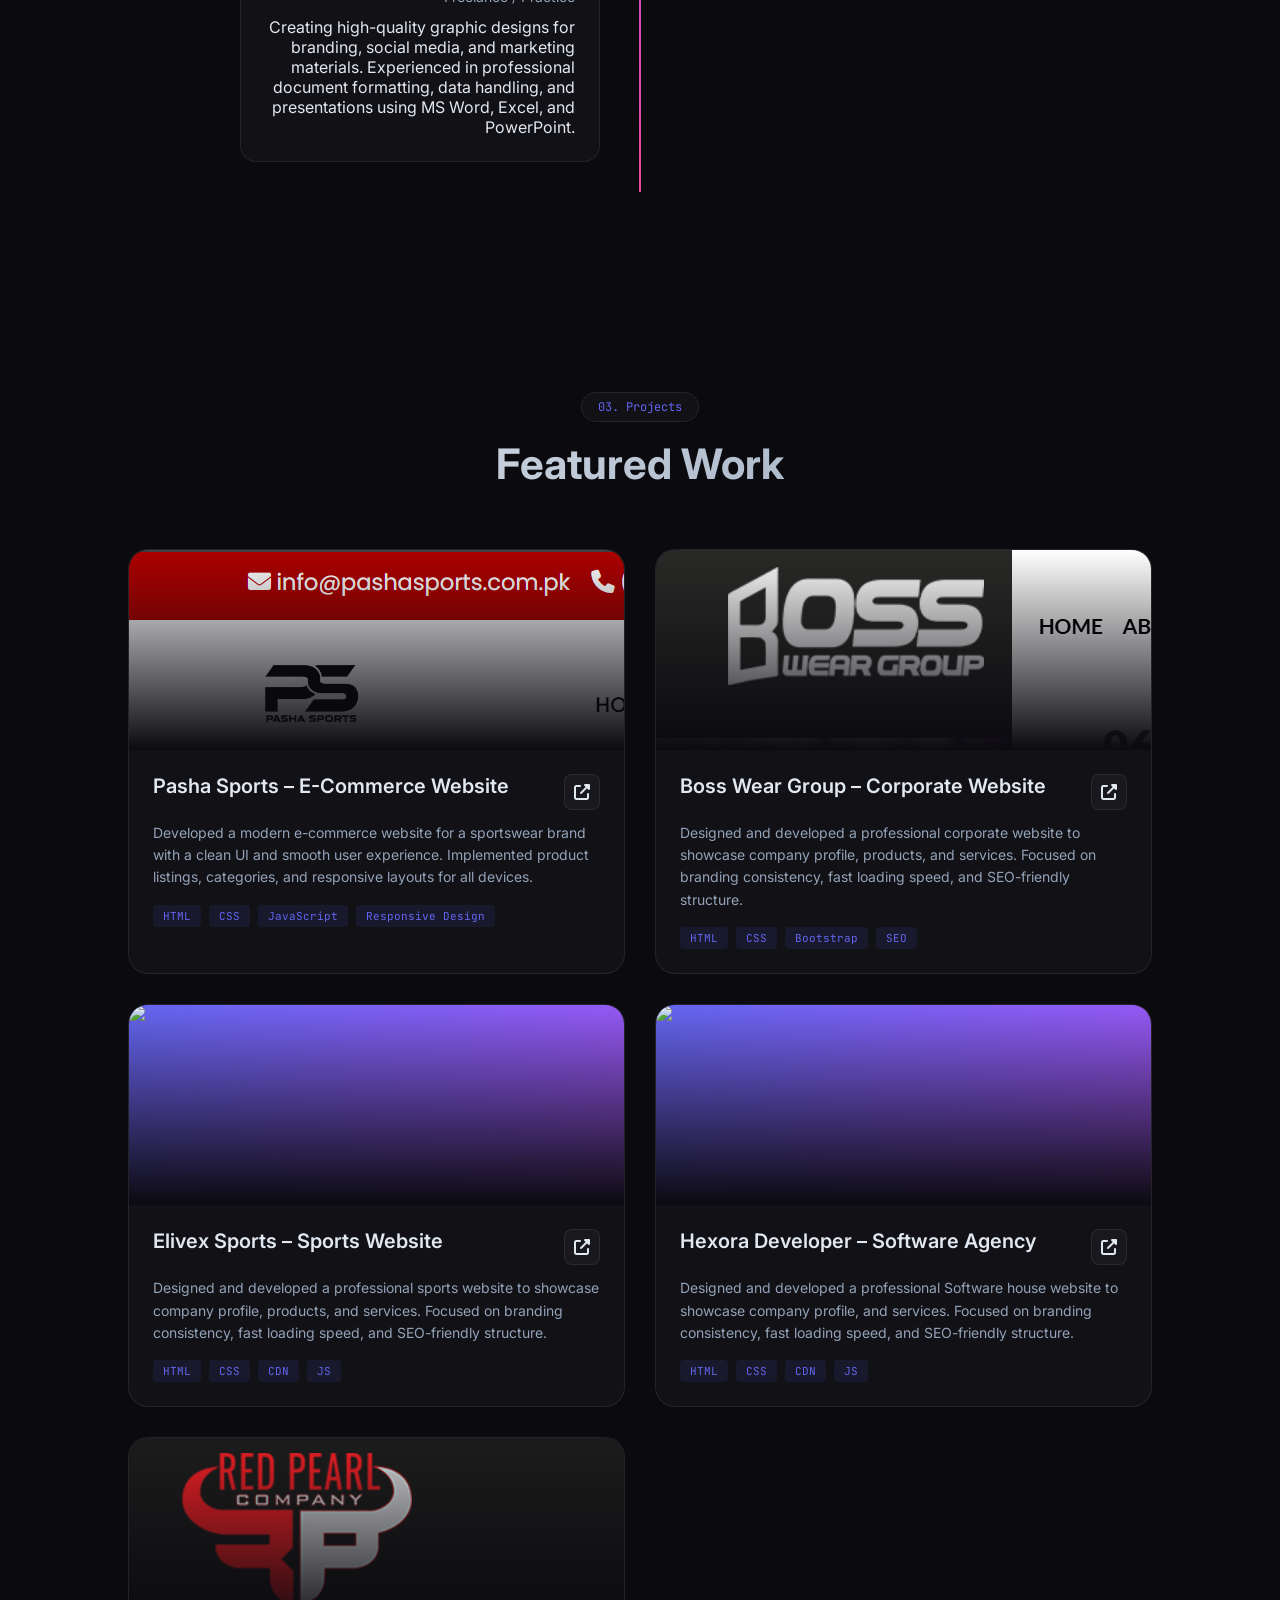
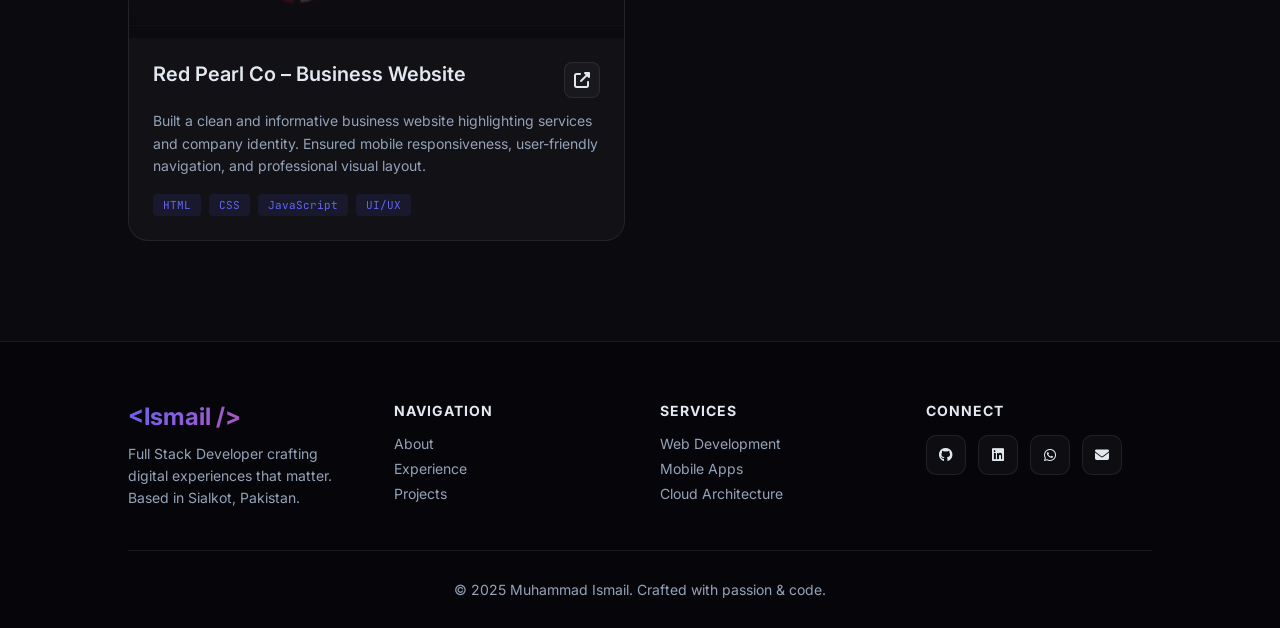
==== commit 0340219b: "Update index.html" ====
--- a/index.html
+++ b/index.html
@@ -279,6 +279,56 @@
   </div>
 
   <!-- Project 3 -->
+  <div class="project-card" data-aos="fade-up" data-aos-delay="100">
+    <div class="project-image"><img src="assets\img\elivex (2).png"></div>
+    <div class="project-content">
+      <div class="project-header">
+        <h3 class="project-title">Elivex Sports – Sports Website</h3>
+        <div class="project-links">
+          <a href="https://elivexsports.com/" target="_blank" class="project-link">
+            <i class="fas fa-external-link-alt"></i>
+          </a>
+        </div>
+      </div>
+      <p class="project-desc">
+        Designed and developed a professional sports website to showcase company profile, products, and services.
+        Focused on branding consistency, fast loading speed, and SEO-friendly structure.
+      </p>
+      <div class="project-tech">
+        <span>HTML</span>
+        <span>CSS</span>
+        <span>CDN</span>
+        <span>JS</span>
+      </div>
+    </div>
+  </div>
+
+  <!-- Project 4 -->
+  <div class="project-card" data-aos="fade-up" data-aos-delay="100">
+    <div class="project-image"><img src="assets\img\hexora.png"></div>
+    <div class="project-content">
+      <div class="project-header">
+        <h3 class="project-title">Hexora Developer – Software Agency</h3>
+        <div class="project-links">
+          <a href="https://hexoradeveloper.com/" target="_blank" class="project-link">
+            <i class="fas fa-external-link-alt"></i>
+          </a>
+        </div>
+      </div>
+      <p class="project-desc">
+        Designed and developed a professional Software house website to showcase company profile, and services.
+        Focused on branding consistency, fast loading speed, and SEO-friendly structure.
+      </p>
+      <div class="project-tech">
+        <span>HTML</span>
+        <span>CSS</span>
+        <span>CDN</span>
+        <span>JS</span>
+      </div>
+    </div>
+  </div>
+
+  <!-- Project 5 -->
   <div class="project-card" data-aos="fade-up" data-aos-delay="200">
     <div class="project-image"><img src="assets\img\redpearl.png"></div>
     <div class="project-content">
@@ -344,4 +394,3 @@
 <script src="assets/js/main.js"></script>
 </body>
 </html>
-
